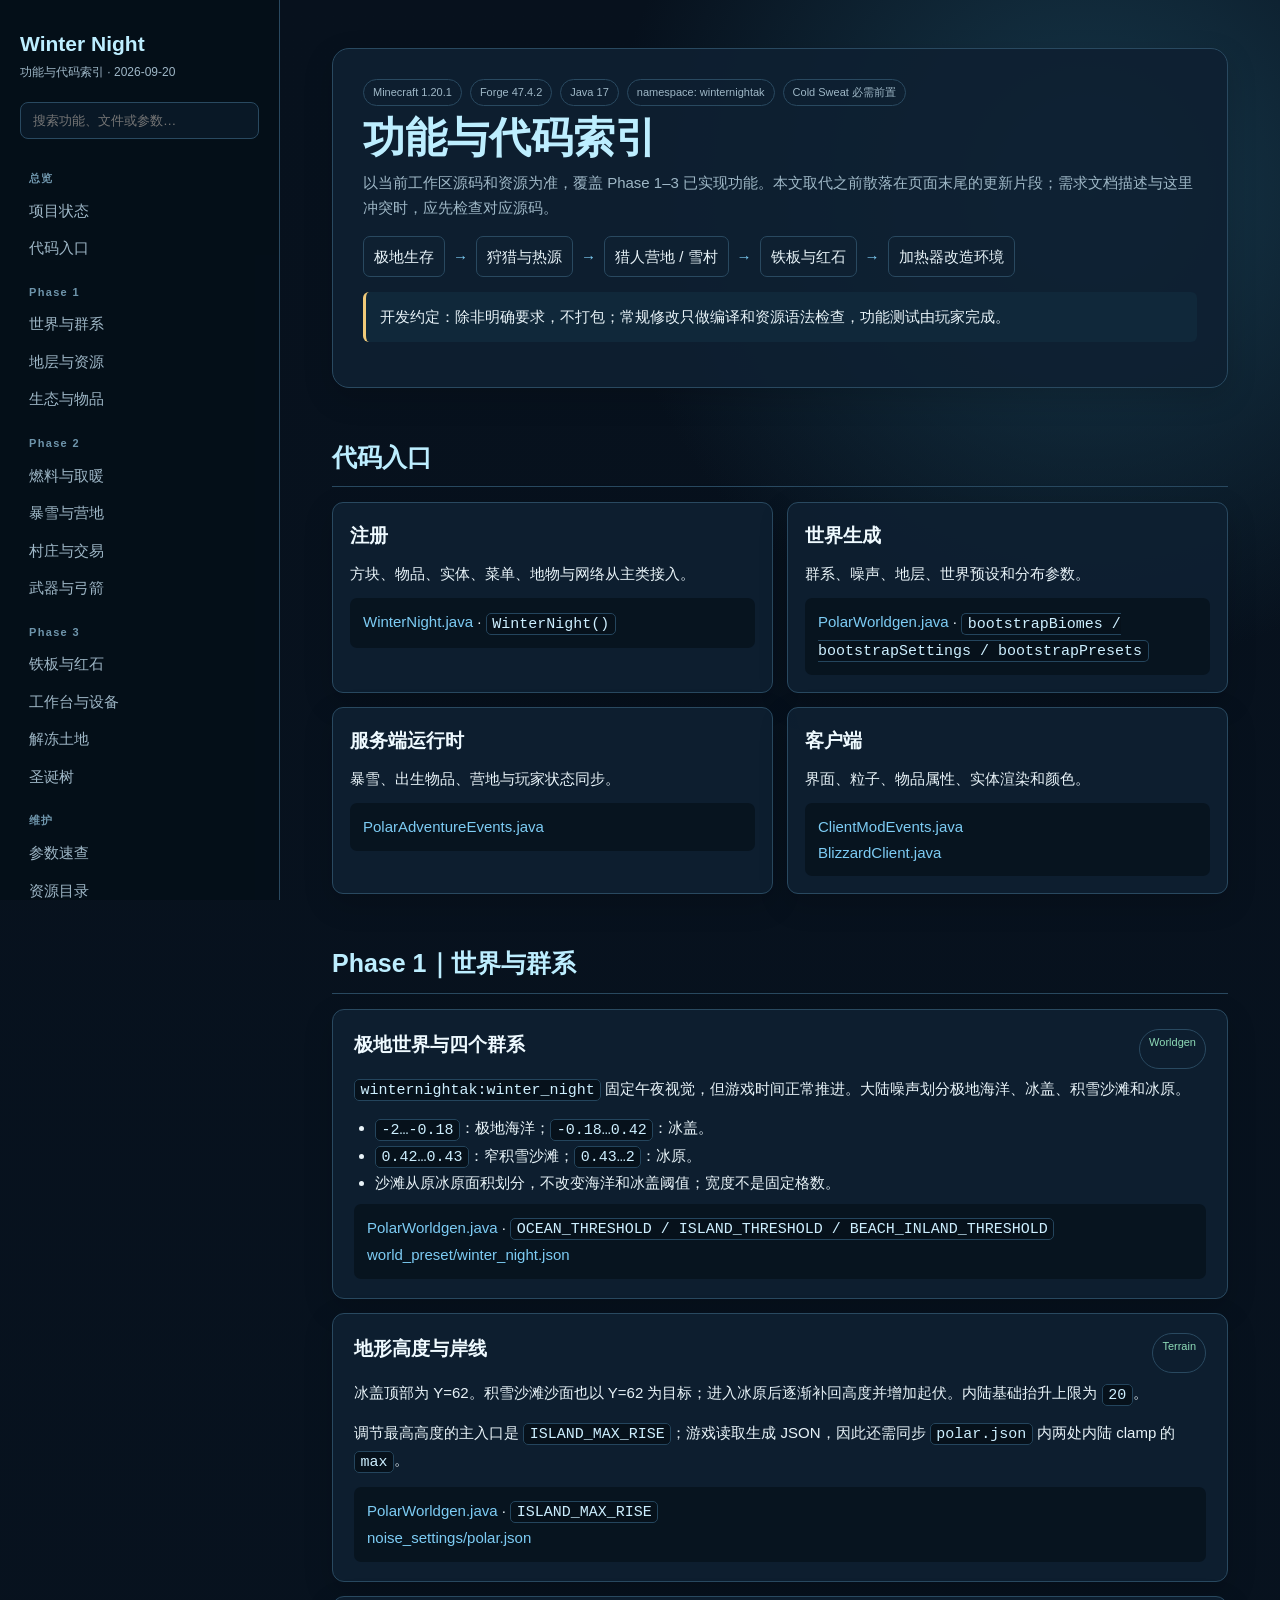
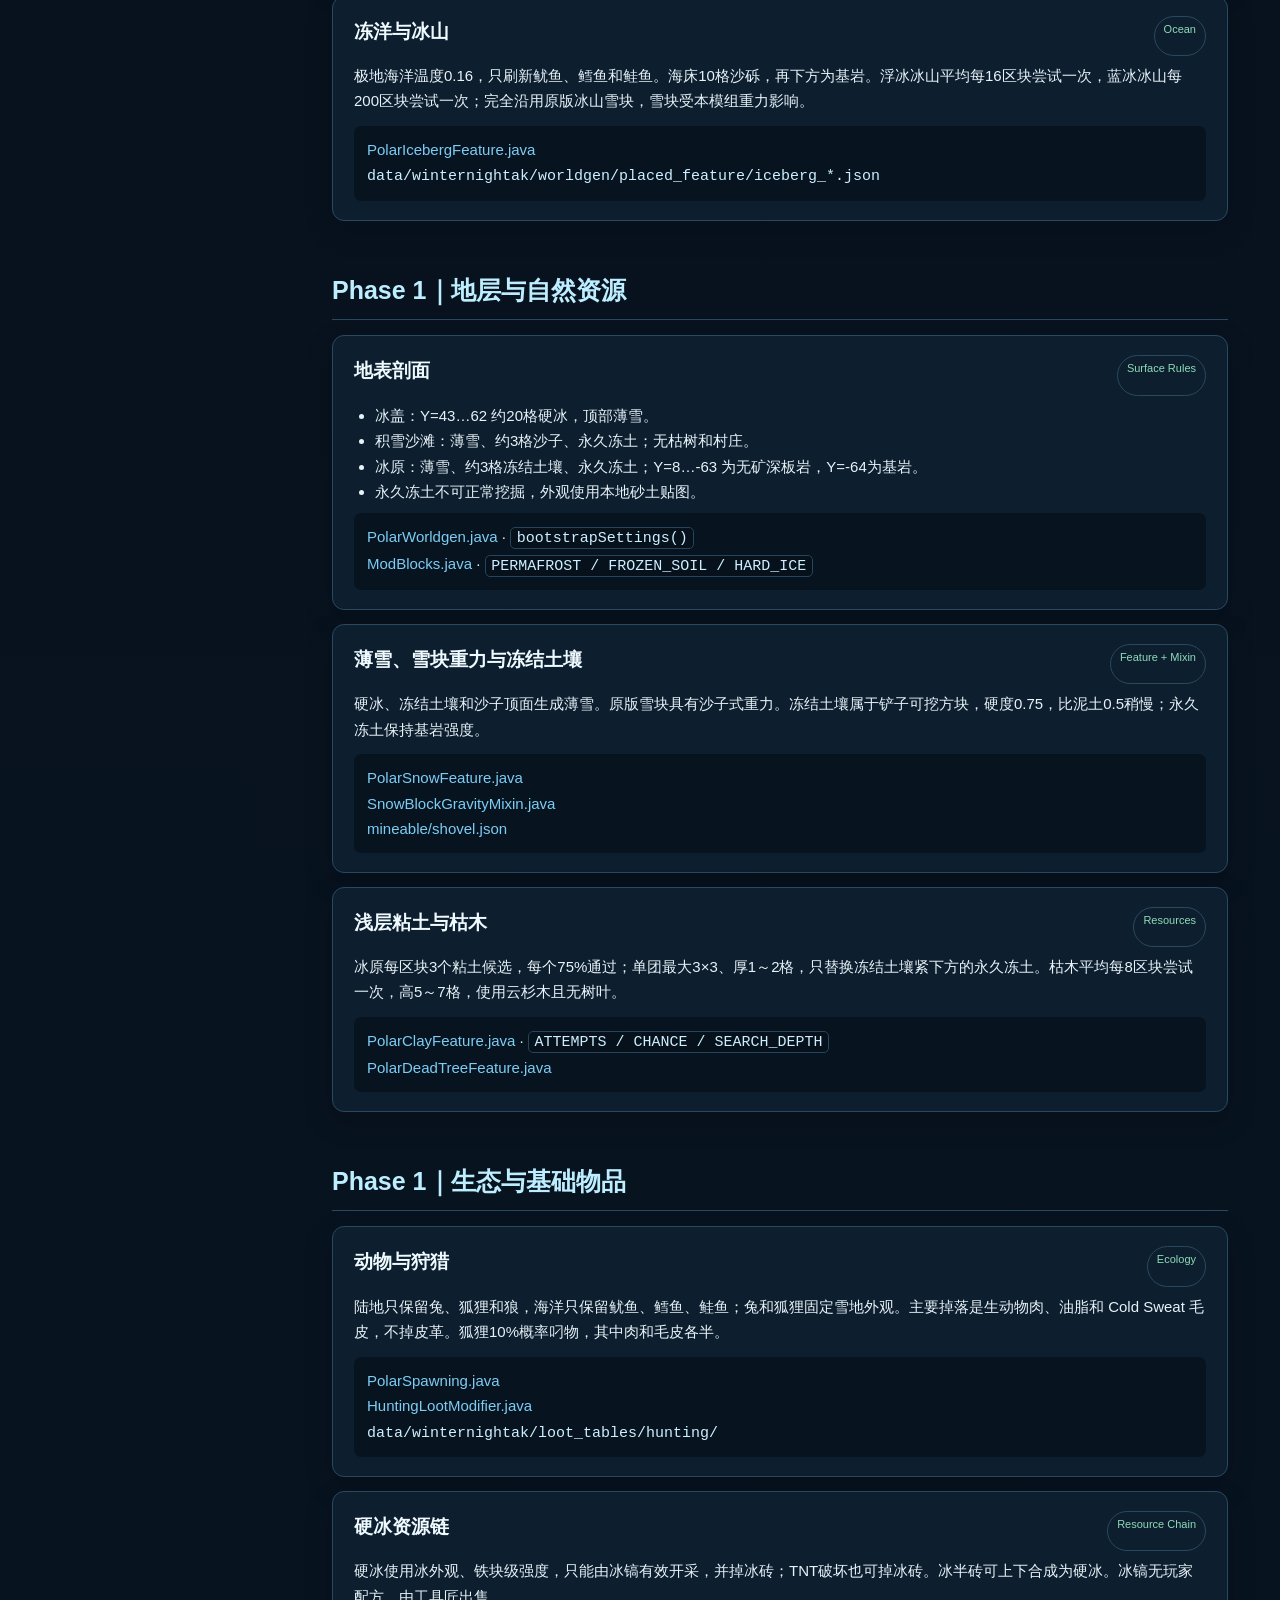
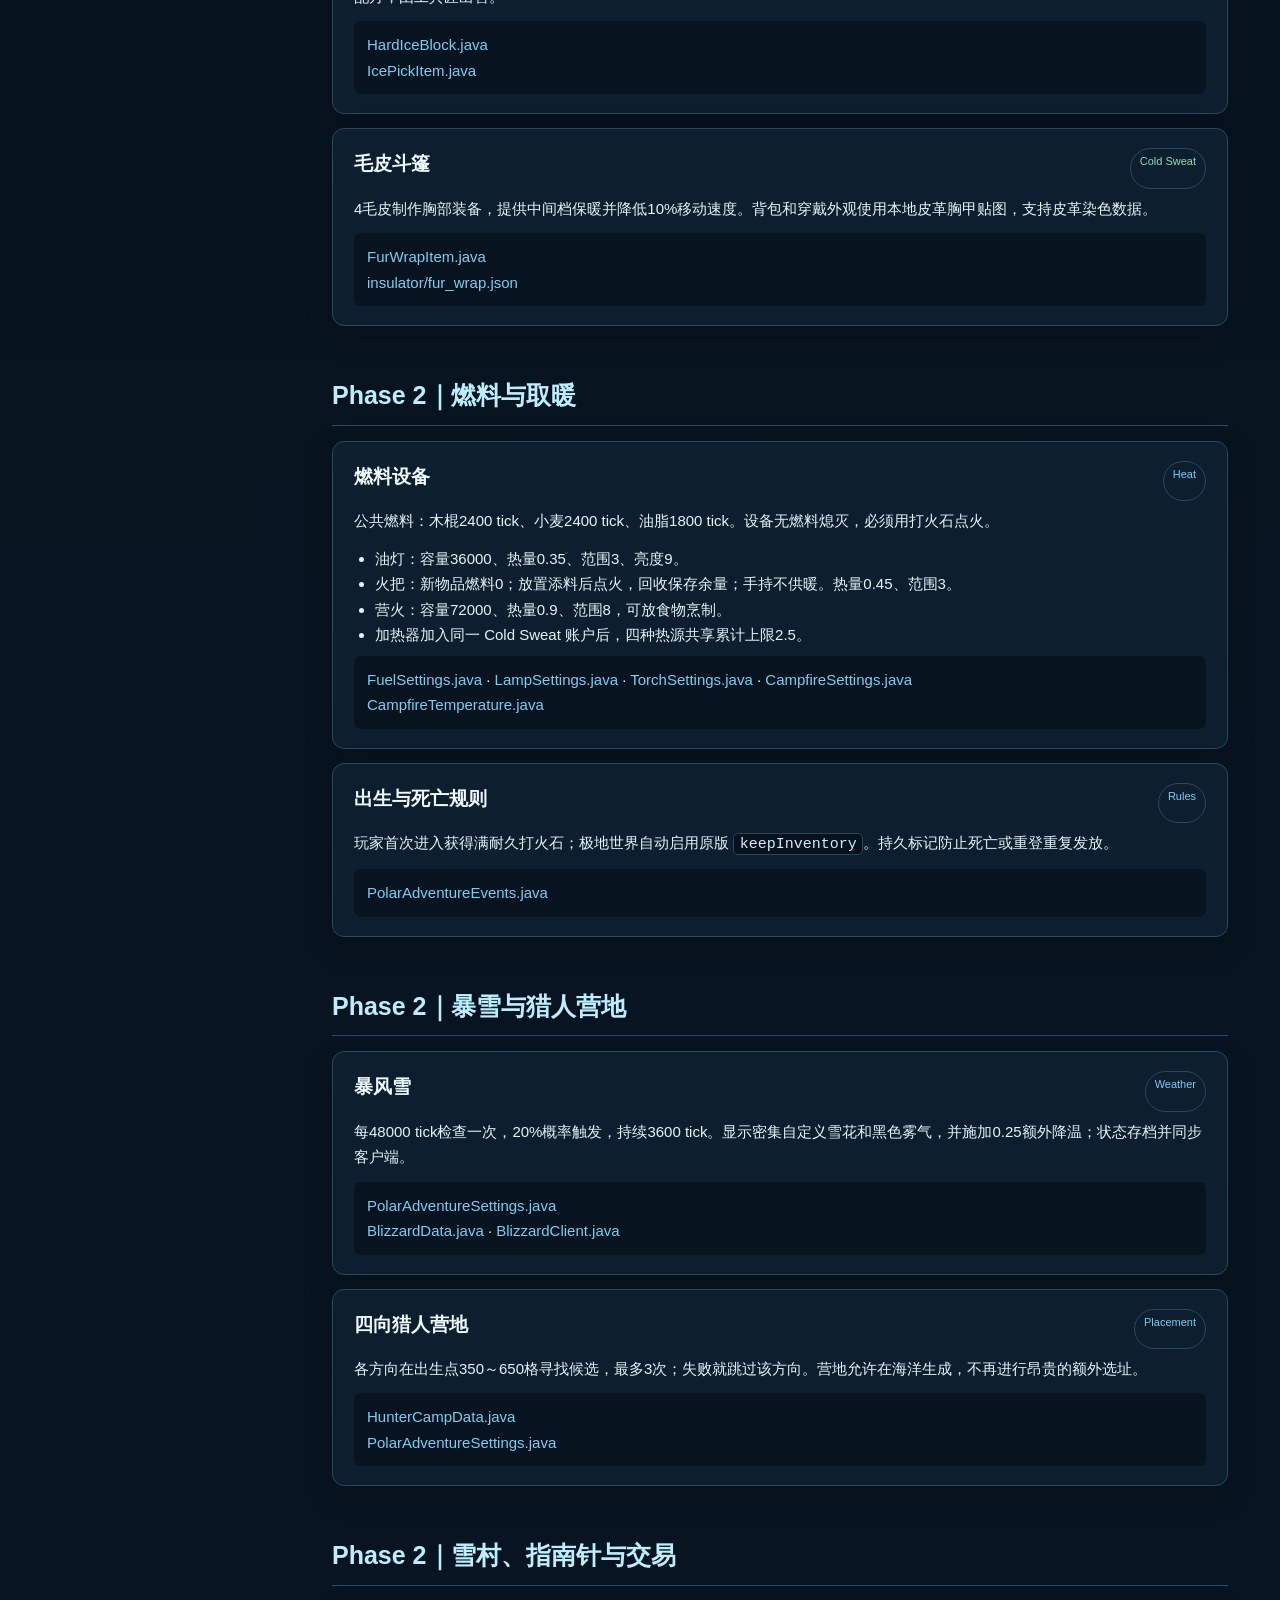
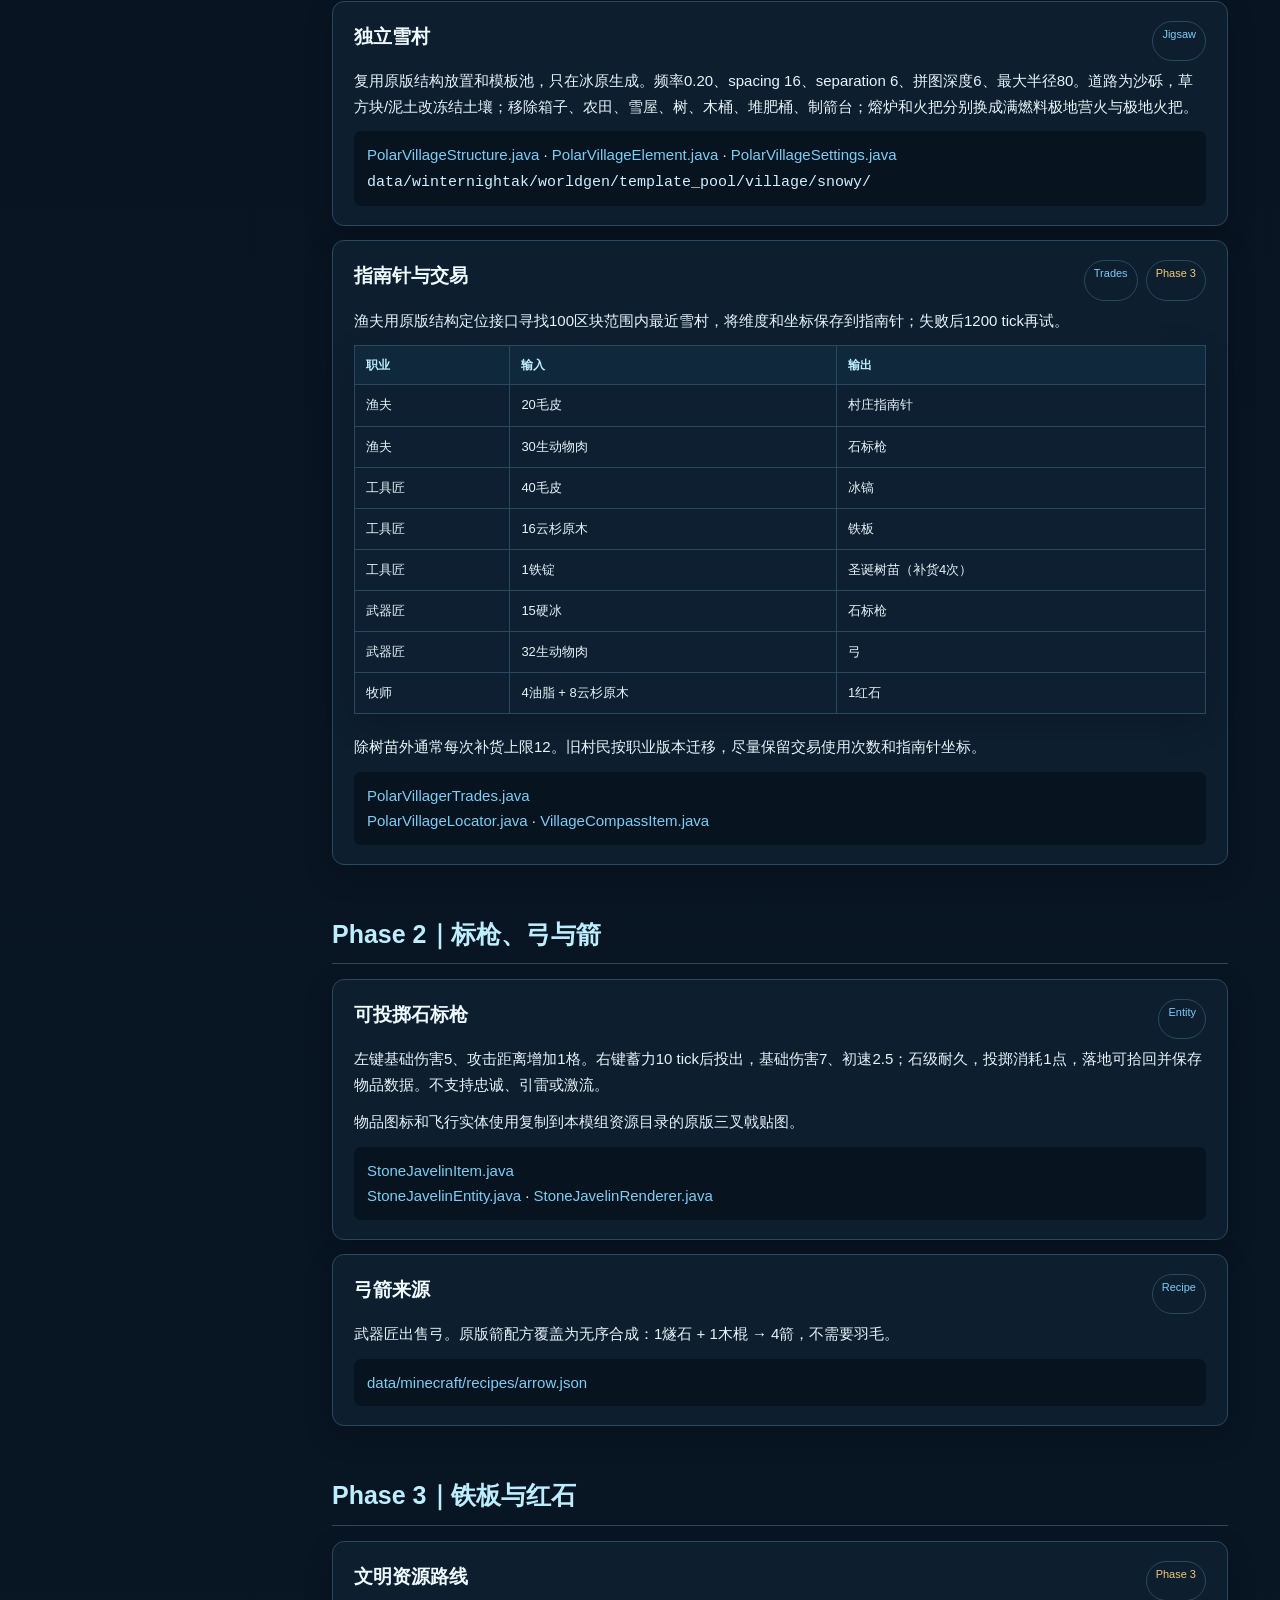
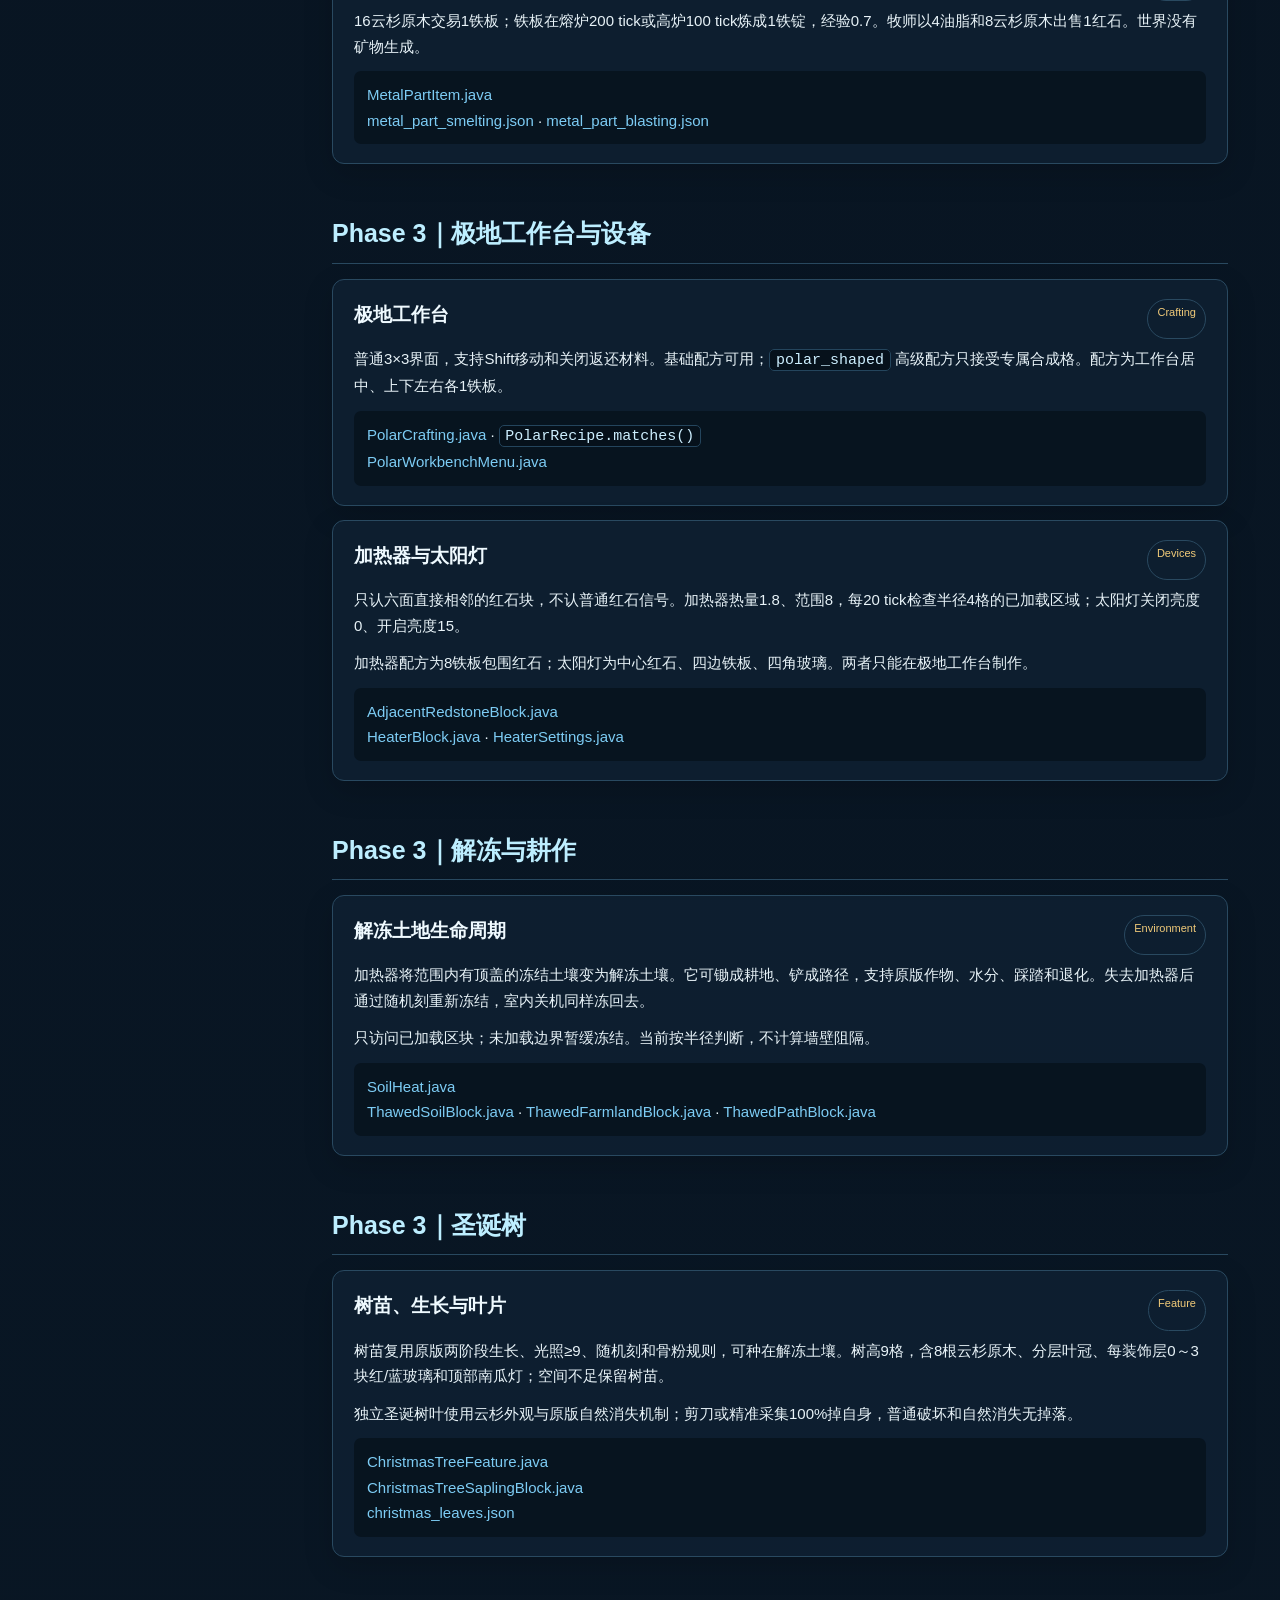
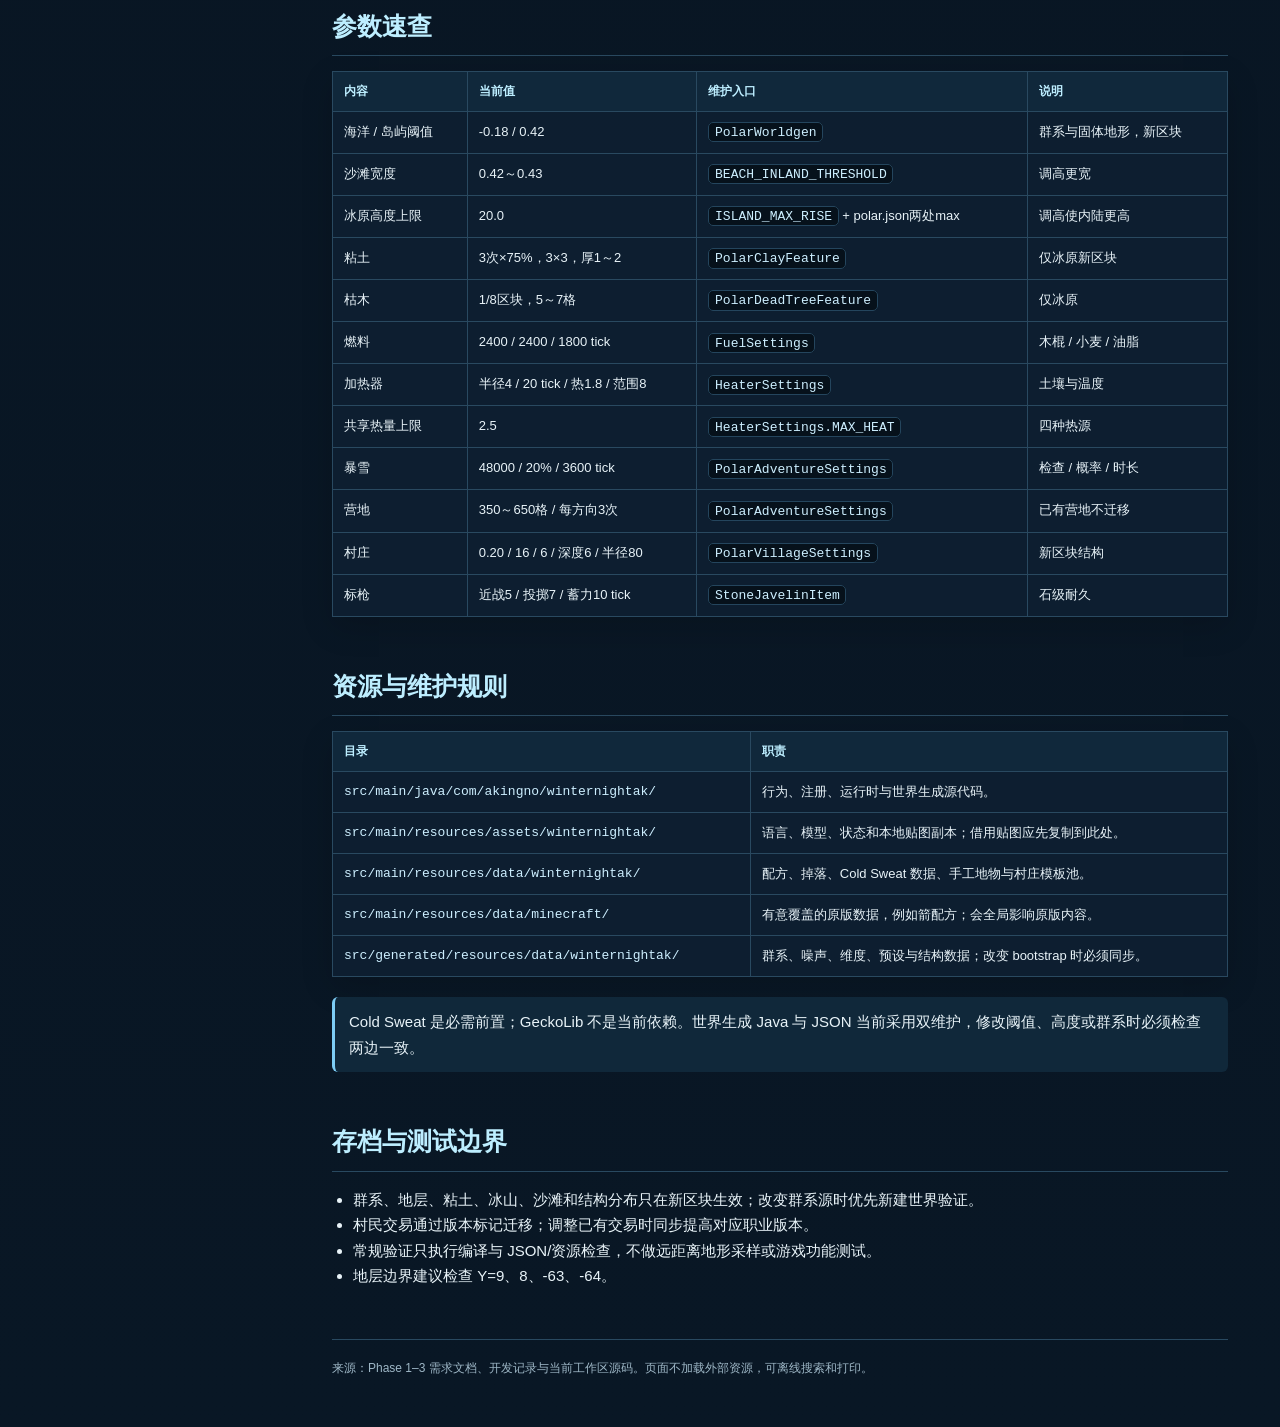
==== 项目功能与代码索引.html @ ff154880 "add code index" ====
<!doctype html>
<html lang="zh-CN">
<head>
<meta charset="utf-8"><meta name="viewport" content="width=device-width,initial-scale=1">
<title>Winter Night｜项目功能与代码索引</title>
<style>
:root{--bg:#07111d;--side:#081624;--panel:#0e2031;--panel2:#132a3e;--line:#294960;--text:#e8f3f8;--muted:#9eb7c6;--ice:#bdeeff;--blue:#7dccf4;--green:#8edbb7;--amber:#f0ca79;--code:#06111b}*{box-sizing:border-box}html{scroll-behavior:smooth}body{margin:0;background:radial-gradient(circle at 85% 2%,#17394c 0,transparent 30rem),linear-gradient(#07111d,#091725);color:var(--text);font:15px/1.7 "Segoe UI","Microsoft YaHei",sans-serif}a{color:var(--blue);text-decoration:none}a:hover{text-decoration:underline;color:var(--ice)}code,.path{font-family:Consolas,"Cascadia Code",monospace;color:#cdefff;overflow-wrap:anywhere}code{padding:.1rem .35rem;border:1px solid #24455d;border-radius:5px;background:var(--code)}.layout{display:grid;grid-template-columns:280px minmax(0,1fr);min-height:100vh}aside{position:sticky;top:0;height:100vh;overflow:auto;padding:26px 20px;border-right:1px solid var(--line);background:rgba(5,15,25,.94)}main{width:min(1180px,100%);padding:48px 52px 80px}.brand{font-size:21px;font-weight:750;color:var(--ice)}.brand small{display:block;color:var(--muted);font-size:12px;font-weight:500}.search{width:100%;margin:20px 0 14px;padding:10px 12px;color:var(--text);background:#091826;border:1px solid var(--line);border-radius:8px}nav .group{margin:16px 9px 4px;color:#6f96ac;font-size:11px;font-weight:700;letter-spacing:.12em}nav a{display:block;padding:6px 9px;border-radius:6px;color:var(--muted)}nav a:hover{background:var(--panel2);color:var(--text);text-decoration:none}.hero,.feature,.card,table{border:1px solid var(--line);background:rgba(14,32,49,.9);box-shadow:0 10px 30px rgba(0,0,0,.16)}.hero{padding:30px;border-radius:17px}.feature{margin:14px 0;padding:19px 21px;border-radius:12px;scroll-margin-top:18px}.card{padding:17px;border-radius:11px}h1{margin:8px 0;color:var(--ice);font-size:42px;line-height:1.15}h2{margin:48px 0 15px;padding-bottom:8px;border-bottom:1px solid var(--line);color:var(--ice);font-size:25px}h3{margin:0 0 8px;color:#effaff;font-size:19px}p{margin:7px 0 12px}.muted{color:var(--muted)}.meta,.badges,.flow{display:flex;flex-wrap:wrap;gap:8px}.pill,.badge{padding:3px 9px;border:1px solid var(--line);border-radius:999px;color:var(--muted);font-size:11px}.p1{color:var(--green)}.p2{color:var(--blue)}.p3{color:var(--amber)}.feature-head{display:flex;justify-content:space-between;gap:12px}.files{margin-top:8px;padding:11px 13px;border-radius:7px;background:rgba(5,15,25,.68)}.files div+div{margin-top:6px}.grid{display:grid;grid-template-columns:repeat(2,minmax(0,1fr));gap:14px}.flow{align-items:center;margin:15px 0}.flow span{padding:7px 10px;border:1px solid var(--line);border-radius:7px;background:var(--panel)}.flow i{color:var(--blue);font-style:normal}.note{margin:15px 0;padding:12px 14px;border-left:3px solid var(--blue);border-radius:6px;background:#10283a}.warn{border-color:var(--amber)}table{width:100%;border-collapse:collapse;margin:12px 0 20px}th,td{padding:9px 11px;border:1px solid var(--line);text-align:left;vertical-align:top}th{color:var(--ice);background:#10283b;font-size:12px}td{font-size:13px}ul{margin:7px 0;padding-left:21px}.hidden{display:none!important}.footer{margin-top:50px;padding-top:18px;border-top:1px solid var(--line);color:var(--muted);font-size:12px}@media(max-width:900px){.layout{display:block}aside{position:static;height:auto;border-right:0;border-bottom:1px solid var(--line)}nav{columns:2}main{padding:28px 17px 60px}.grid{grid-template-columns:1fr}h1{font-size:34px}}@media print{aside{display:none}.layout{display:block}main{width:100%;padding:0}body,.hero,.feature,.card,table{color:#111;background:#fff;box-shadow:none}h1,h2,h3,a,code,.path{color:#16445e}}
</style>
</head>
<body><div class="layout">
<aside><div class="brand">Winter Night<small>功能与代码索引 · 2026-09-20</small></div>
<input id="search" class="search" type="search" placeholder="搜索功能、文件或参数…" aria-label="搜索文档">
<nav>
<div class="group">总览</div><a href="#overview">项目状态</a><a href="#architecture">代码入口</a>
<div class="group">Phase 1</div><a href="#world">世界与群系</a><a href="#terrain">地层与资源</a><a href="#ecology">生态与物品</a>
<div class="group">Phase 2</div><a href="#heat">燃料与取暖</a><a href="#weather">暴雪与营地</a><a href="#village">村庄与交易</a><a href="#weapons">武器与弓箭</a>
<div class="group">Phase 3</div><a href="#materials">铁板与红石</a><a href="#devices">工作台与设备</a><a href="#soil">解冻土地</a><a href="#tree">圣诞树</a>
<div class="group">维护</div><a href="#parameters">参数速查</a><a href="#resources">资源目录</a><a href="#testing">测试边界</a>
</nav></aside>
<main>
<header class="hero" id="overview" data-searchable>
<div class="meta"><span class="pill">Minecraft 1.20.1</span><span class="pill">Forge 47.4.2</span><span class="pill">Java 17</span><span class="pill">namespace: winternightak</span><span class="pill">Cold Sweat 必需前置</span></div>
<h1>功能与代码索引</h1>
<p class="muted">以当前工作区源码和资源为准，覆盖 Phase 1–3 已实现功能。本文取代之前散落在页面末尾的更新片段；需求文档描述与这里冲突时，应先检查对应源码。</p>
<div class="flow"><span>极地生存</span><i>→</i><span>狩猎与热源</span><i>→</i><span>猎人营地 / 雪村</span><i>→</i><span>铁板与红石</span><i>→</i><span>加热器改造环境</span></div>
<div class="note warn">开发约定：除非明确要求，不打包；常规修改只做编译和资源语法检查，功能测试由玩家完成。</div>
</header>

<section id="architecture" data-searchable><h2>代码入口</h2><div class="grid">
<div class="card"><h3>注册</h3><p>方块、物品、实体、菜单、地物与网络从主类接入。</p><div class="files"><a href="src/main/java/com/akingno/winternightak/WinterNight.java">WinterNight.java</a> · <code>WinterNight()</code></div></div>
<div class="card"><h3>世界生成</h3><p>群系、噪声、地层、世界预设和分布参数。</p><div class="files"><a href="src/main/java/com/akingno/winternightak/world/gen/PolarWorldgen.java">PolarWorldgen.java</a> · <code>bootstrapBiomes / bootstrapSettings / bootstrapPresets</code></div></div>
<div class="card"><h3>服务端运行时</h3><p>暴雪、出生物品、营地与玩家状态同步。</p><div class="files"><a href="src/main/java/com/akingno/winternightak/world/PolarAdventureEvents.java">PolarAdventureEvents.java</a></div></div>
<div class="card"><h3>客户端</h3><p>界面、粒子、物品属性、实体渲染和颜色。</p><div class="files"><a href="src/main/java/com/akingno/winternightak/client/ClientModEvents.java">ClientModEvents.java</a><br><a href="src/main/java/com/akingno/winternightak/client/BlizzardClient.java">BlizzardClient.java</a></div></div>
</div></section>

<section id="world"><h2>Phase 1｜世界与群系</h2>
<article class="feature" data-searchable><div class="feature-head"><h3>极地世界与四个群系</h3><div class="badges"><span class="badge p1">Worldgen</span></div></div>
<p><code>winternightak:winter_night</code> 固定午夜视觉，但游戏时间正常推进。大陆噪声划分极地海洋、冰盖、积雪沙滩和冰原。</p>
<ul><li><code>-2…-0.18</code>：极地海洋；<code>-0.18…0.42</code>：冰盖。</li><li><code>0.42…0.43</code>：窄积雪沙滩；<code>0.43…2</code>：冰原。</li><li>沙滩从原冰原面积划分，不改变海洋和冰盖阈值；宽度不是固定格数。</li></ul>
<div class="files"><a href="src/main/java/com/akingno/winternightak/world/gen/PolarWorldgen.java">PolarWorldgen.java</a> · <code>OCEAN_THRESHOLD / ISLAND_THRESHOLD / BEACH_INLAND_THRESHOLD</code><br><a href="src/generated/resources/data/winternightak/worldgen/world_preset/winter_night.json">world_preset/winter_night.json</a></div></article>
<article class="feature" data-searchable><div class="feature-head"><h3>地形高度与岸线</h3><div class="badges"><span class="badge p1">Terrain</span></div></div>
<p>冰盖顶部为 Y=62。积雪沙滩沙面也以 Y=62 为目标；进入冰原后逐渐补回高度并增加起伏。内陆基础抬升上限为 <code>20</code>。</p>
<p>调节最高高度的主入口是 <code>ISLAND_MAX_RISE</code>；游戏读取生成 JSON，因此还需同步 <code>polar.json</code> 内两处内陆 clamp 的 <code>max</code>。</p>
<div class="files"><a href="src/main/java/com/akingno/winternightak/world/gen/PolarWorldgen.java">PolarWorldgen.java</a> · <code>ISLAND_MAX_RISE</code><br><a href="src/generated/resources/data/winternightak/worldgen/noise_settings/polar.json">noise_settings/polar.json</a></div></article>
<article class="feature" data-searchable><div class="feature-head"><h3>冻洋与冰山</h3><div class="badges"><span class="badge p1">Ocean</span></div></div>
<p>极地海洋温度0.16，只刷新鱿鱼、鳕鱼和鲑鱼。海床10格沙砾，再下方为基岩。浮冰冰山平均每16区块尝试一次，蓝冰冰山每200区块尝试一次；完全沿用原版冰山雪块，雪块受本模组重力影响。</p>
<div class="files"><a href="src/main/java/com/akingno/winternightak/world/gen/PolarIcebergFeature.java">PolarIcebergFeature.java</a><br><span class="path">data/winternightak/worldgen/placed_feature/iceberg_*.json</span></div></article>
</section>

<section id="terrain"><h2>Phase 1｜地层与自然资源</h2>
<article class="feature" data-searchable><div class="feature-head"><h3>地表剖面</h3><div class="badges"><span class="badge p1">Surface Rules</span></div></div>
<ul><li>冰盖：Y=43…62 约20格硬冰，顶部薄雪。</li><li>积雪沙滩：薄雪、约3格沙子、永久冻土；无枯树和村庄。</li><li>冰原：薄雪、约3格冻结土壤、永久冻土；Y=8…-63 为无矿深板岩，Y=-64为基岩。</li><li>永久冻土不可正常挖掘，外观使用本地砂土贴图。</li></ul>
<div class="files"><a href="src/main/java/com/akingno/winternightak/world/gen/PolarWorldgen.java">PolarWorldgen.java</a> · <code>bootstrapSettings()</code><br><a href="src/main/java/com/akingno/winternightak/block/ModBlocks.java">ModBlocks.java</a> · <code>PERMAFROST / FROZEN_SOIL / HARD_ICE</code></div></article>
<article class="feature" data-searchable><div class="feature-head"><h3>薄雪、雪块重力与冻结土壤</h3><div class="badges"><span class="badge p1">Feature + Mixin</span></div></div>
<p>硬冰、冻结土壤和沙子顶面生成薄雪。原版雪块具有沙子式重力。冻结土壤属于铲子可挖方块，硬度0.75，比泥土0.5稍慢；永久冻土保持基岩强度。</p>
<div class="files"><a href="src/main/java/com/akingno/winternightak/world/gen/PolarSnowFeature.java">PolarSnowFeature.java</a><br><a href="src/main/java/com/akingno/winternightak/mixin/SnowBlockGravityMixin.java">SnowBlockGravityMixin.java</a><br><a href="src/main/resources/data/minecraft/tags/blocks/mineable/shovel.json">mineable/shovel.json</a></div></article>
<article class="feature" data-searchable><div class="feature-head"><h3>浅层粘土与枯木</h3><div class="badges"><span class="badge p1">Resources</span></div></div>
<p>冰原每区块3个粘土候选，每个75%通过；单团最大3×3、厚1～2格，只替换冻结土壤紧下方的永久冻土。枯木平均每8区块尝试一次，高5～7格，使用云杉木且无树叶。</p>
<div class="files"><a href="src/main/java/com/akingno/winternightak/world/gen/PolarClayFeature.java">PolarClayFeature.java</a> · <code>ATTEMPTS / CHANCE / SEARCH_DEPTH</code><br><a href="src/main/java/com/akingno/winternightak/world/gen/PolarDeadTreeFeature.java">PolarDeadTreeFeature.java</a></div></article>
</section>

<section id="ecology"><h2>Phase 1｜生态与基础物品</h2>
<article class="feature" data-searchable><div class="feature-head"><h3>动物与狩猎</h3><div class="badges"><span class="badge p1">Ecology</span></div></div>
<p>陆地只保留兔、狐狸和狼，海洋只保留鱿鱼、鳕鱼、鲑鱼；兔和狐狸固定雪地外观。主要掉落是生动物肉、油脂和 Cold Sweat 毛皮，不掉皮革。狐狸10%概率叼物，其中肉和毛皮各半。</p>
<div class="files"><a href="src/main/java/com/akingno/winternightak/world/PolarSpawning.java">PolarSpawning.java</a><br><a href="src/main/java/com/akingno/winternightak/loot/HuntingLootModifier.java">HuntingLootModifier.java</a><br><span class="path">data/winternightak/loot_tables/hunting/</span></div></article>
<article class="feature" data-searchable><div class="feature-head"><h3>硬冰资源链</h3><div class="badges"><span class="badge p1">Resource Chain</span></div></div>
<p>硬冰使用冰外观、铁块级强度，只能由冰镐有效开采，并掉冰砖；TNT破坏也可掉冰砖。冰半砖可上下合成为硬冰。冰镐无玩家配方，由工具匠出售。</p>
<div class="files"><a href="src/main/java/com/akingno/winternightak/block/custom/HardIceBlock.java">HardIceBlock.java</a><br><a href="src/main/java/com/akingno/winternightak/item/custom/IcePickItem.java">IcePickItem.java</a></div></article>
<article class="feature" data-searchable><div class="feature-head"><h3>毛皮斗篷</h3><div class="badges"><span class="badge p1">Cold Sweat</span></div></div>
<p>4毛皮制作胸部装备，提供中间档保暖并降低10%移动速度。背包和穿戴外观使用本地皮革胸甲贴图，支持皮革染色数据。</p>
<div class="files"><a href="src/main/java/com/akingno/winternightak/item/custom/FurWrapItem.java">FurWrapItem.java</a><br><a href="src/main/resources/data/winternightak/cold_sweat/item/insulator/fur_wrap.json">insulator/fur_wrap.json</a></div></article>
</section>

<section id="heat"><h2>Phase 2｜燃料与取暖</h2>
<article class="feature" data-searchable><div class="feature-head"><h3>燃料设备</h3><div class="badges"><span class="badge p2">Heat</span></div></div>
<p>公共燃料：木棍2400 tick、小麦2400 tick、油脂1800 tick。设备无燃料熄灭，必须用打火石点火。</p>
<ul><li>油灯：容量36000、热量0.35、范围3、亮度9。</li><li>火把：新物品燃料0；放置添料后点火，回收保存余量；手持不供暖。热量0.45、范围3。</li><li>营火：容量72000、热量0.9、范围8，可放食物烹制。</li><li>加热器加入同一 Cold Sweat 账户后，四种热源共享累计上限2.5。</li></ul>
<div class="files"><a href="src/main/java/com/akingno/winternightak/block/entity/FuelSettings.java">FuelSettings.java</a> · <a href="src/main/java/com/akingno/winternightak/block/entity/LampSettings.java">LampSettings.java</a> · <a href="src/main/java/com/akingno/winternightak/block/entity/TorchSettings.java">TorchSettings.java</a> · <a href="src/main/java/com/akingno/winternightak/block/entity/CampfireSettings.java">CampfireSettings.java</a><br><a href="src/main/java/com/akingno/winternightak/compat/CampfireTemperature.java">CampfireTemperature.java</a></div></article>
<article class="feature" data-searchable><div class="feature-head"><h3>出生与死亡规则</h3><div class="badges"><span class="badge p2">Rules</span></div></div>
<p>玩家首次进入获得满耐久打火石；极地世界自动启用原版 <code>keepInventory</code>。持久标记防止死亡或重登重复发放。</p>
<div class="files"><a href="src/main/java/com/akingno/winternightak/world/PolarAdventureEvents.java">PolarAdventureEvents.java</a></div></article>
</section>

<section id="weather"><h2>Phase 2｜暴雪与猎人营地</h2>
<article class="feature" data-searchable><div class="feature-head"><h3>暴风雪</h3><div class="badges"><span class="badge p2">Weather</span></div></div>
<p>每48000 tick检查一次，20%概率触发，持续3600 tick。显示密集自定义雪花和黑色雾气，并施加0.25额外降温；状态存档并同步客户端。</p>
<div class="files"><a href="src/main/java/com/akingno/winternightak/world/PolarAdventureSettings.java">PolarAdventureSettings.java</a><br><a href="src/main/java/com/akingno/winternightak/world/BlizzardData.java">BlizzardData.java</a> · <a href="src/main/java/com/akingno/winternightak/client/BlizzardClient.java">BlizzardClient.java</a></div></article>
<article class="feature" data-searchable><div class="feature-head"><h3>四向猎人营地</h3><div class="badges"><span class="badge p2">Placement</span></div></div>
<p>各方向在出生点350～650格寻找候选，最多3次；失败就跳过该方向。营地允许在海洋生成，不再进行昂贵的额外选址。</p>
<div class="files"><a href="src/main/java/com/akingno/winternightak/world/HunterCampData.java">HunterCampData.java</a><br><a href="src/main/java/com/akingno/winternightak/world/PolarAdventureSettings.java">PolarAdventureSettings.java</a></div></article>
</section>

<section id="village"><h2>Phase 2｜雪村、指南针与交易</h2>
<article class="feature" data-searchable><div class="feature-head"><h3>独立雪村</h3><div class="badges"><span class="badge p2">Jigsaw</span></div></div>
<p>复用原版结构放置和模板池，只在冰原生成。频率0.20、spacing 16、separation 6、拼图深度6、最大半径80。道路为沙砾，草方块/泥土改冻结土壤；移除箱子、农田、雪屋、树、木桶、堆肥桶、制箭台；熔炉和火把分别换成满燃料极地营火与极地火把。</p>
<div class="files"><a href="src/main/java/com/akingno/winternightak/world/gen/PolarVillageStructure.java">PolarVillageStructure.java</a> · <a href="src/main/java/com/akingno/winternightak/world/gen/PolarVillageElement.java">PolarVillageElement.java</a> · <a href="src/main/java/com/akingno/winternightak/world/gen/PolarVillageSettings.java">PolarVillageSettings.java</a><br><span class="path">data/winternightak/worldgen/template_pool/village/snowy/</span></div></article>
<article class="feature" data-searchable><div class="feature-head"><h3>指南针与交易</h3><div class="badges"><span class="badge p2">Trades</span><span class="badge p3">Phase 3</span></div></div>
<p>渔夫用原版结构定位接口寻找100区块范围内最近雪村，将维度和坐标保存到指南针；失败后1200 tick再试。</p>
<table><thead><tr><th>职业</th><th>输入</th><th>输出</th></tr></thead><tbody>
<tr><td>渔夫</td><td>20毛皮</td><td>村庄指南针</td></tr><tr><td>渔夫</td><td>30生动物肉</td><td>石标枪</td></tr>
<tr><td>工具匠</td><td>40毛皮</td><td>冰镐</td></tr><tr><td>工具匠</td><td>16云杉原木</td><td>铁板</td></tr><tr><td>工具匠</td><td>1铁锭</td><td>圣诞树苗（补货4次）</td></tr>
<tr><td>武器匠</td><td>15硬冰</td><td>石标枪</td></tr><tr><td>武器匠</td><td>32生动物肉</td><td>弓</td></tr>
<tr><td>牧师</td><td>4油脂 + 8云杉原木</td><td>1红石</td></tr>
</tbody></table>
<p>除树苗外通常每次补货上限12。旧村民按职业版本迁移，尽量保留交易使用次数和指南针坐标。</p>
<div class="files"><a href="src/main/java/com/akingno/winternightak/world/PolarVillagerTrades.java">PolarVillagerTrades.java</a><br><a href="src/main/java/com/akingno/winternightak/world/PolarVillageLocator.java">PolarVillageLocator.java</a> · <a href="src/main/java/com/akingno/winternightak/item/custom/VillageCompassItem.java">VillageCompassItem.java</a></div></article>
</section>

<section id="weapons"><h2>Phase 2｜标枪、弓与箭</h2>
<article class="feature" data-searchable><div class="feature-head"><h3>可投掷石标枪</h3><div class="badges"><span class="badge p2">Entity</span></div></div>
<p>左键基础伤害5、攻击距离增加1格。右键蓄力10 tick后投出，基础伤害7、初速2.5；石级耐久，投掷消耗1点，落地可拾回并保存物品数据。不支持忠诚、引雷或激流。</p>
<p>物品图标和飞行实体使用复制到本模组资源目录的原版三叉戟贴图。</p>
<div class="files"><a href="src/main/java/com/akingno/winternightak/item/custom/StoneJavelinItem.java">StoneJavelinItem.java</a><br><a href="src/main/java/com/akingno/winternightak/entity/StoneJavelinEntity.java">StoneJavelinEntity.java</a> · <a href="src/main/java/com/akingno/winternightak/client/StoneJavelinRenderer.java">StoneJavelinRenderer.java</a></div></article>
<article class="feature" data-searchable><div class="feature-head"><h3>弓箭来源</h3><div class="badges"><span class="badge p2">Recipe</span></div></div>
<p>武器匠出售弓。原版箭配方覆盖为无序合成：1燧石 + 1木棍 → 4箭，不需要羽毛。</p>
<div class="files"><a href="src/main/resources/data/minecraft/recipes/arrow.json">data/minecraft/recipes/arrow.json</a></div></article>
</section>

<section id="materials"><h2>Phase 3｜铁板与红石</h2>
<article class="feature" data-searchable><div class="feature-head"><h3>文明资源路线</h3><div class="badges"><span class="badge p3">Phase 3</span></div></div>
<p>16云杉原木交易1铁板；铁板在熔炉200 tick或高炉100 tick炼成1铁锭，经验0.7。牧师以4油脂和8云杉原木出售1红石。世界没有矿物生成。</p>
<div class="files"><a href="src/main/java/com/akingno/winternightak/item/custom/MetalPartItem.java">MetalPartItem.java</a><br><a href="src/main/resources/data/winternightak/recipes/metal_part_smelting.json">metal_part_smelting.json</a> · <a href="src/main/resources/data/winternightak/recipes/metal_part_blasting.json">metal_part_blasting.json</a></div></article>
</section>

<section id="devices"><h2>Phase 3｜极地工作台与设备</h2>
<article class="feature" data-searchable><div class="feature-head"><h3>极地工作台</h3><div class="badges"><span class="badge p3">Crafting</span></div></div>
<p>普通3×3界面，支持Shift移动和关闭返还材料。基础配方可用；<code>polar_shaped</code> 高级配方只接受专属合成格。配方为工作台居中、上下左右各1铁板。</p>
<div class="files"><a href="src/main/java/com/akingno/winternightak/crafting/PolarCrafting.java">PolarCrafting.java</a> · <code>PolarRecipe.matches()</code><br><a href="src/main/java/com/akingno/winternightak/crafting/PolarWorkbenchMenu.java">PolarWorkbenchMenu.java</a></div></article>
<article class="feature" data-searchable><div class="feature-head"><h3>加热器与太阳灯</h3><div class="badges"><span class="badge p3">Devices</span></div></div>
<p>只认六面直接相邻的红石块，不认普通红石信号。加热器热量1.8、范围8，每20 tick检查半径4格的已加载区域；太阳灯关闭亮度0、开启亮度15。</p>
<p>加热器配方为8铁板包围红石；太阳灯为中心红石、四边铁板、四角玻璃。两者只能在极地工作台制作。</p>
<div class="files"><a href="src/main/java/com/akingno/winternightak/block/custom/AdjacentRedstoneBlock.java">AdjacentRedstoneBlock.java</a><br><a href="src/main/java/com/akingno/winternightak/block/custom/HeaterBlock.java">HeaterBlock.java</a> · <a href="src/main/java/com/akingno/winternightak/block/entity/HeaterSettings.java">HeaterSettings.java</a></div></article>
</section>

<section id="soil"><h2>Phase 3｜解冻与耕作</h2>
<article class="feature" data-searchable><div class="feature-head"><h3>解冻土地生命周期</h3><div class="badges"><span class="badge p3">Environment</span></div></div>
<p>加热器将范围内有顶盖的冻结土壤变为解冻土壤。它可锄成耕地、铲成路径，支持原版作物、水分、踩踏和退化。失去加热器后通过随机刻重新冻结，室内关机同样冻回去。</p>
<p>只访问已加载区块；未加载边界暂缓冻结。当前按半径判断，不计算墙壁阻隔。</p>
<div class="files"><a href="src/main/java/com/akingno/winternightak/block/custom/SoilHeat.java">SoilHeat.java</a><br><a href="src/main/java/com/akingno/winternightak/block/custom/ThawedSoilBlock.java">ThawedSoilBlock.java</a> · <a href="src/main/java/com/akingno/winternightak/block/custom/ThawedFarmlandBlock.java">ThawedFarmlandBlock.java</a> · <a href="src/main/java/com/akingno/winternightak/block/custom/ThawedPathBlock.java">ThawedPathBlock.java</a></div></article>
</section>

<section id="tree"><h2>Phase 3｜圣诞树</h2>
<article class="feature" data-searchable><div class="feature-head"><h3>树苗、生长与叶片</h3><div class="badges"><span class="badge p3">Feature</span></div></div>
<p>树苗复用原版两阶段生长、光照≥9、随机刻和骨粉规则，可种在解冻土壤。树高9格，含8根云杉原木、分层叶冠、每装饰层0～3块红/蓝玻璃和顶部南瓜灯；空间不足保留树苗。</p>
<p>独立圣诞树叶使用云杉外观与原版自然消失机制；剪刀或精准采集100%掉自身，普通破坏和自然消失无掉落。</p>
<div class="files"><a href="src/main/java/com/akingno/winternightak/world/gen/ChristmasTreeFeature.java">ChristmasTreeFeature.java</a><br><a href="src/main/java/com/akingno/winternightak/block/custom/ChristmasTreeSaplingBlock.java">ChristmasTreeSaplingBlock.java</a><br><a href="src/main/resources/data/winternightak/loot_tables/blocks/christmas_leaves.json">christmas_leaves.json</a></div></article>
</section>

<section id="parameters" data-searchable><h2>参数速查</h2>
<table><thead><tr><th>内容</th><th>当前值</th><th>维护入口</th><th>说明</th></tr></thead><tbody>
<tr><td>海洋 / 岛屿阈值</td><td>-0.18 / 0.42</td><td><code>PolarWorldgen</code></td><td>群系与固体地形，新区块</td></tr>
<tr><td>沙滩宽度</td><td>0.42～0.43</td><td><code>BEACH_INLAND_THRESHOLD</code></td><td>调高更宽</td></tr>
<tr><td>冰原高度上限</td><td>20.0</td><td><code>ISLAND_MAX_RISE</code> + polar.json两处max</td><td>调高使内陆更高</td></tr>
<tr><td>粘土</td><td>3次×75%，3×3，厚1～2</td><td><code>PolarClayFeature</code></td><td>仅冰原新区块</td></tr>
<tr><td>枯木</td><td>1/8区块，5～7格</td><td><code>PolarDeadTreeFeature</code></td><td>仅冰原</td></tr>
<tr><td>燃料</td><td>2400 / 2400 / 1800 tick</td><td><code>FuelSettings</code></td><td>木棍 / 小麦 / 油脂</td></tr>
<tr><td>加热器</td><td>半径4 / 20 tick / 热1.8 / 范围8</td><td><code>HeaterSettings</code></td><td>土壤与温度</td></tr>
<tr><td>共享热量上限</td><td>2.5</td><td><code>HeaterSettings.MAX_HEAT</code></td><td>四种热源</td></tr>
<tr><td>暴雪</td><td>48000 / 20% / 3600 tick</td><td><code>PolarAdventureSettings</code></td><td>检查 / 概率 / 时长</td></tr>
<tr><td>营地</td><td>350～650格 / 每方向3次</td><td><code>PolarAdventureSettings</code></td><td>已有营地不迁移</td></tr>
<tr><td>村庄</td><td>0.20 / 16 / 6 / 深度6 / 半径80</td><td><code>PolarVillageSettings</code></td><td>新区块结构</td></tr>
<tr><td>标枪</td><td>近战5 / 投掷7 / 蓄力10 tick</td><td><code>StoneJavelinItem</code></td><td>石级耐久</td></tr>
</tbody></table></section>

<section id="resources" data-searchable><h2>资源与维护规则</h2>
<table><thead><tr><th>目录</th><th>职责</th></tr></thead><tbody>
<tr><td class="path">src/main/java/com/akingno/winternightak/</td><td>行为、注册、运行时与世界生成源代码。</td></tr>
<tr><td class="path">src/main/resources/assets/winternightak/</td><td>语言、模型、状态和本地贴图副本；借用贴图应先复制到此处。</td></tr>
<tr><td class="path">src/main/resources/data/winternightak/</td><td>配方、掉落、Cold Sweat 数据、手工地物与村庄模板池。</td></tr>
<tr><td class="path">src/main/resources/data/minecraft/</td><td>有意覆盖的原版数据，例如箭配方；会全局影响原版内容。</td></tr>
<tr><td class="path">src/generated/resources/data/winternightak/</td><td>群系、噪声、维度、预设与结构数据；改变 bootstrap 时必须同步。</td></tr>
</tbody></table>
<div class="note">Cold Sweat 是必需前置；GeckoLib 不是当前依赖。世界生成 Java 与 JSON 当前采用双维护，修改阈值、高度或群系时必须检查两边一致。</div>
</section>

<section id="testing" data-searchable><h2>存档与测试边界</h2>
<ul><li>群系、地层、粘土、冰山、沙滩和结构分布只在新区块生效；改变群系源时优先新建世界验证。</li><li>村民交易通过版本标记迁移；调整已有交易时同步提高对应职业版本。</li><li>常规验证只执行编译与 JSON/资源检查，不做远距离地形采样或游戏功能测试。</li><li>地层边界建议检查 Y=9、8、-63、-64。</li></ul>
</section>
<footer class="footer">来源：Phase 1–3 需求文档、开发记录与当前工作区源码。页面不加载外部资源，可离线搜索和打印。</footer>
</main></div>
<script>const input=document.getElementById('search');const searchable=[...document.querySelectorAll('[data-searchable],.feature')];input.addEventListener('input',()=>{const q=input.value.trim().toLocaleLowerCase('zh-CN');searchable.forEach(n=>n.classList.toggle('hidden',Boolean(q)&&!n.textContent.toLocaleLowerCase('zh-CN').includes(q)))})</script>
</body></html>
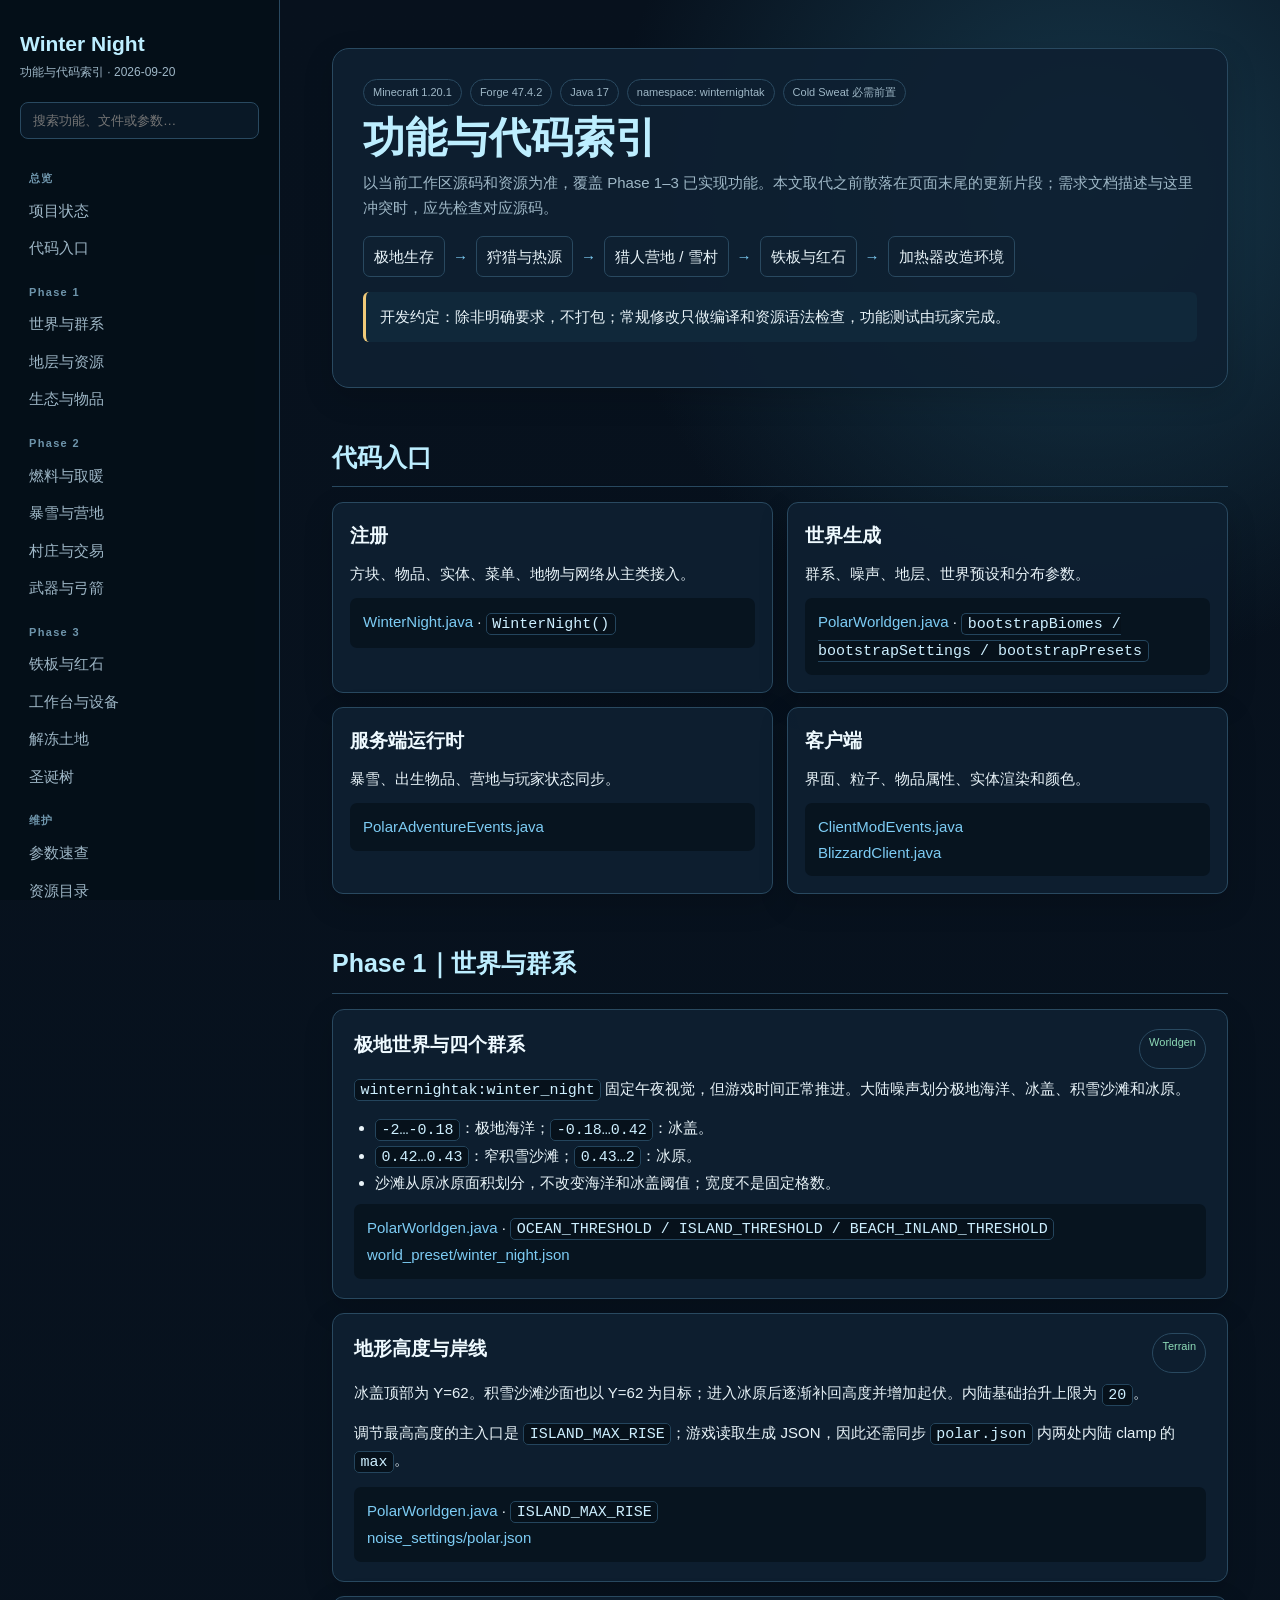
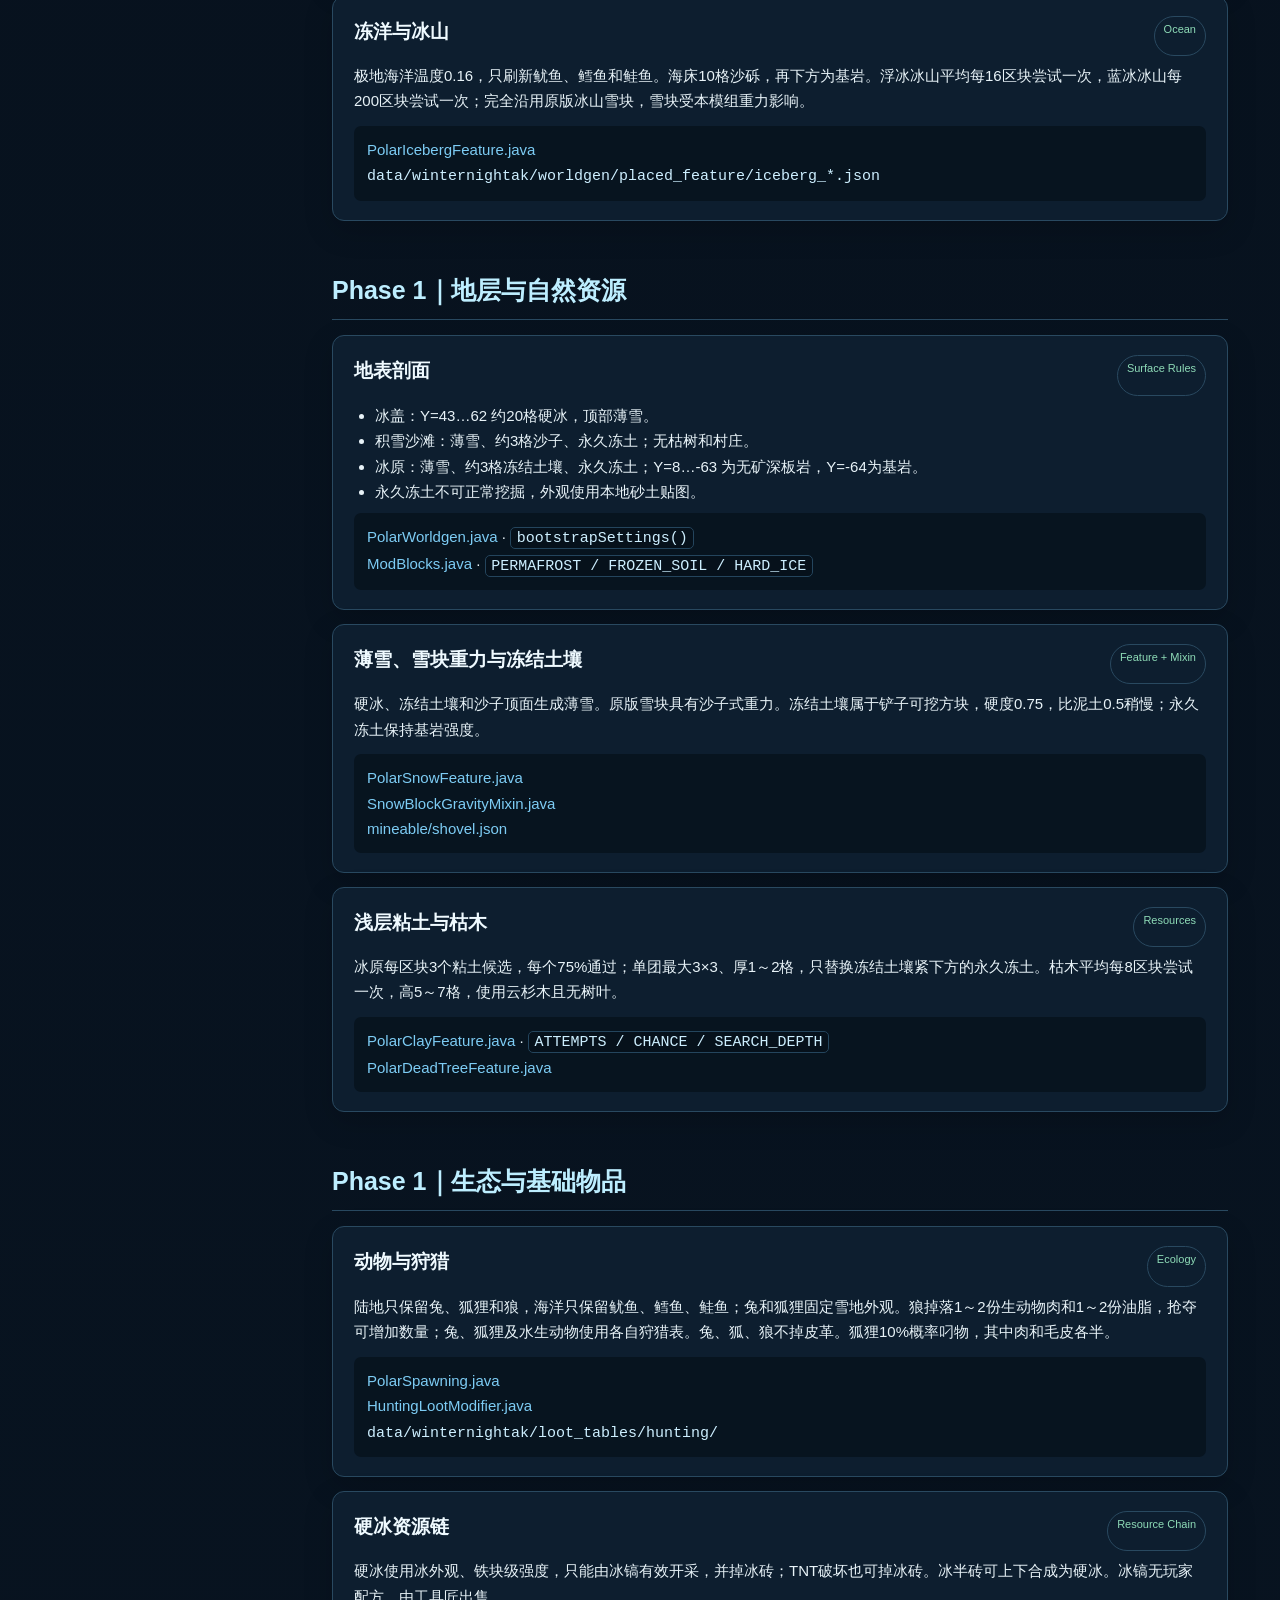
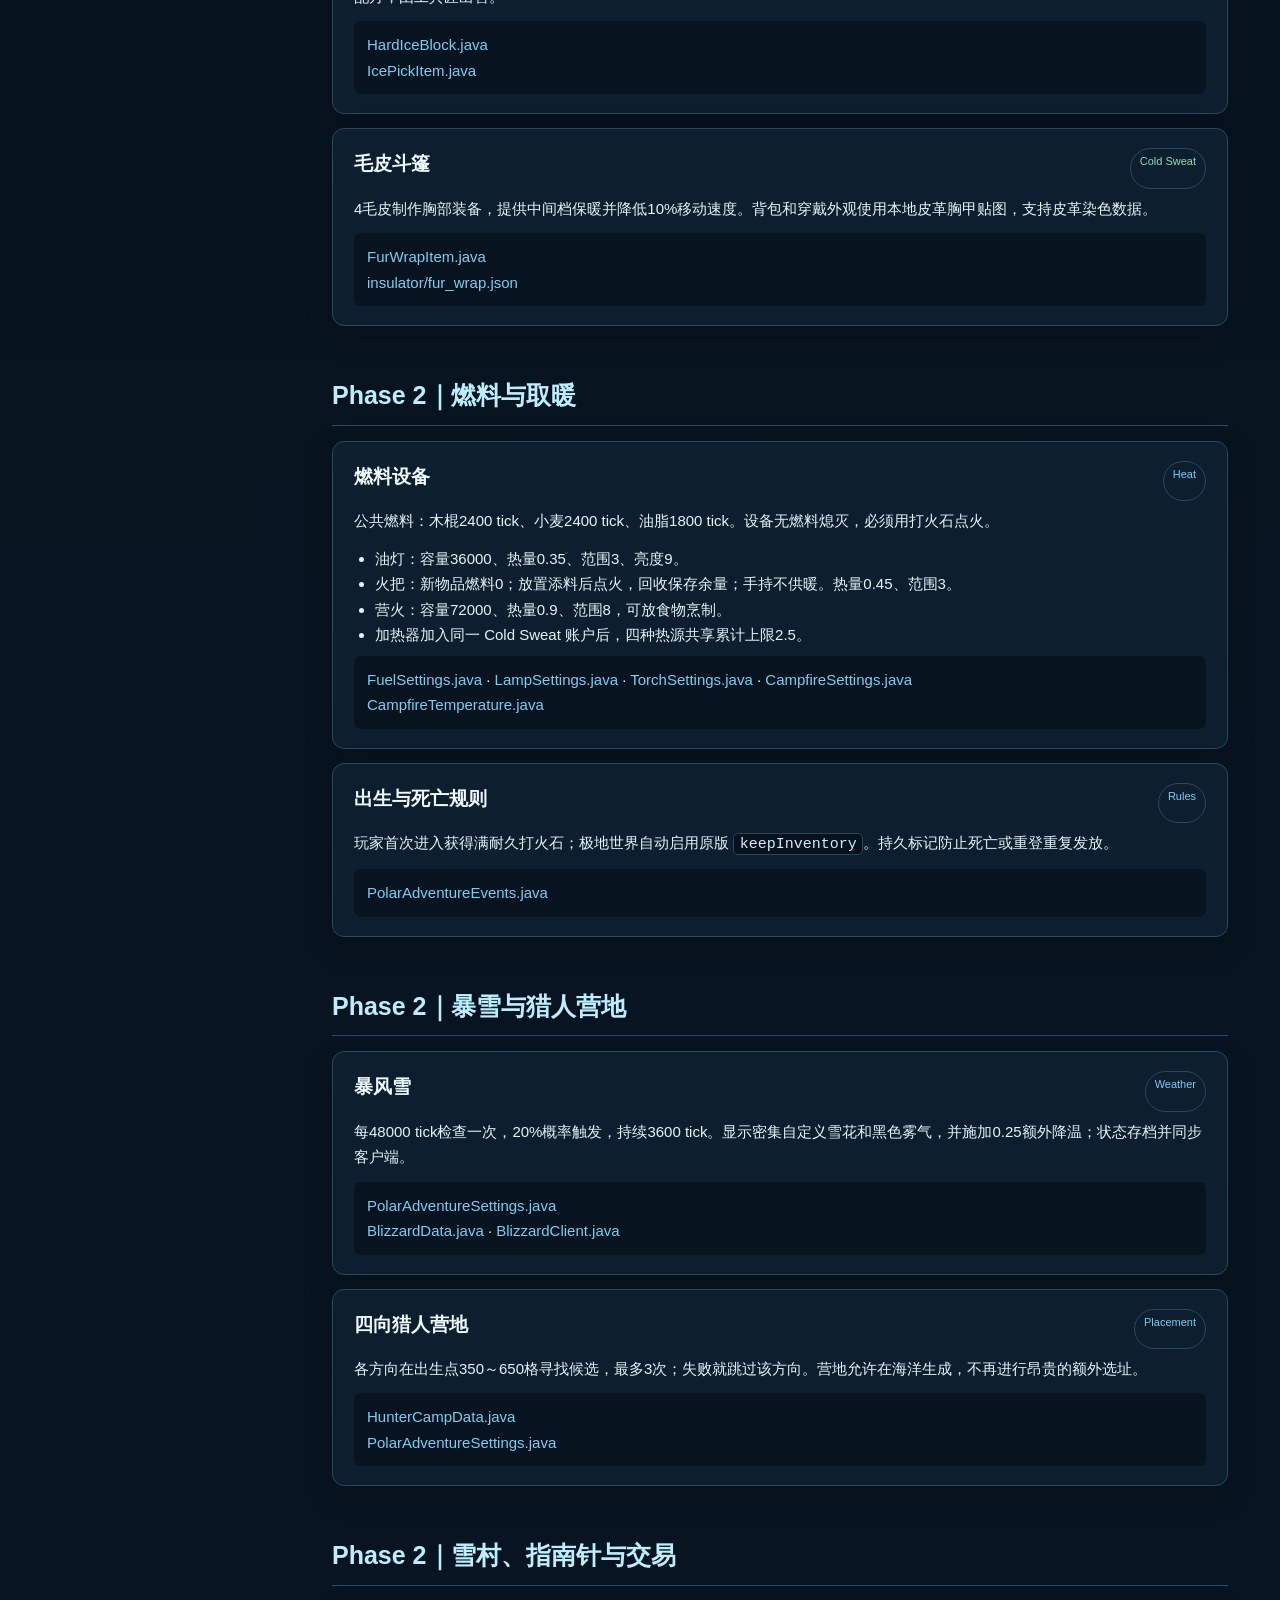
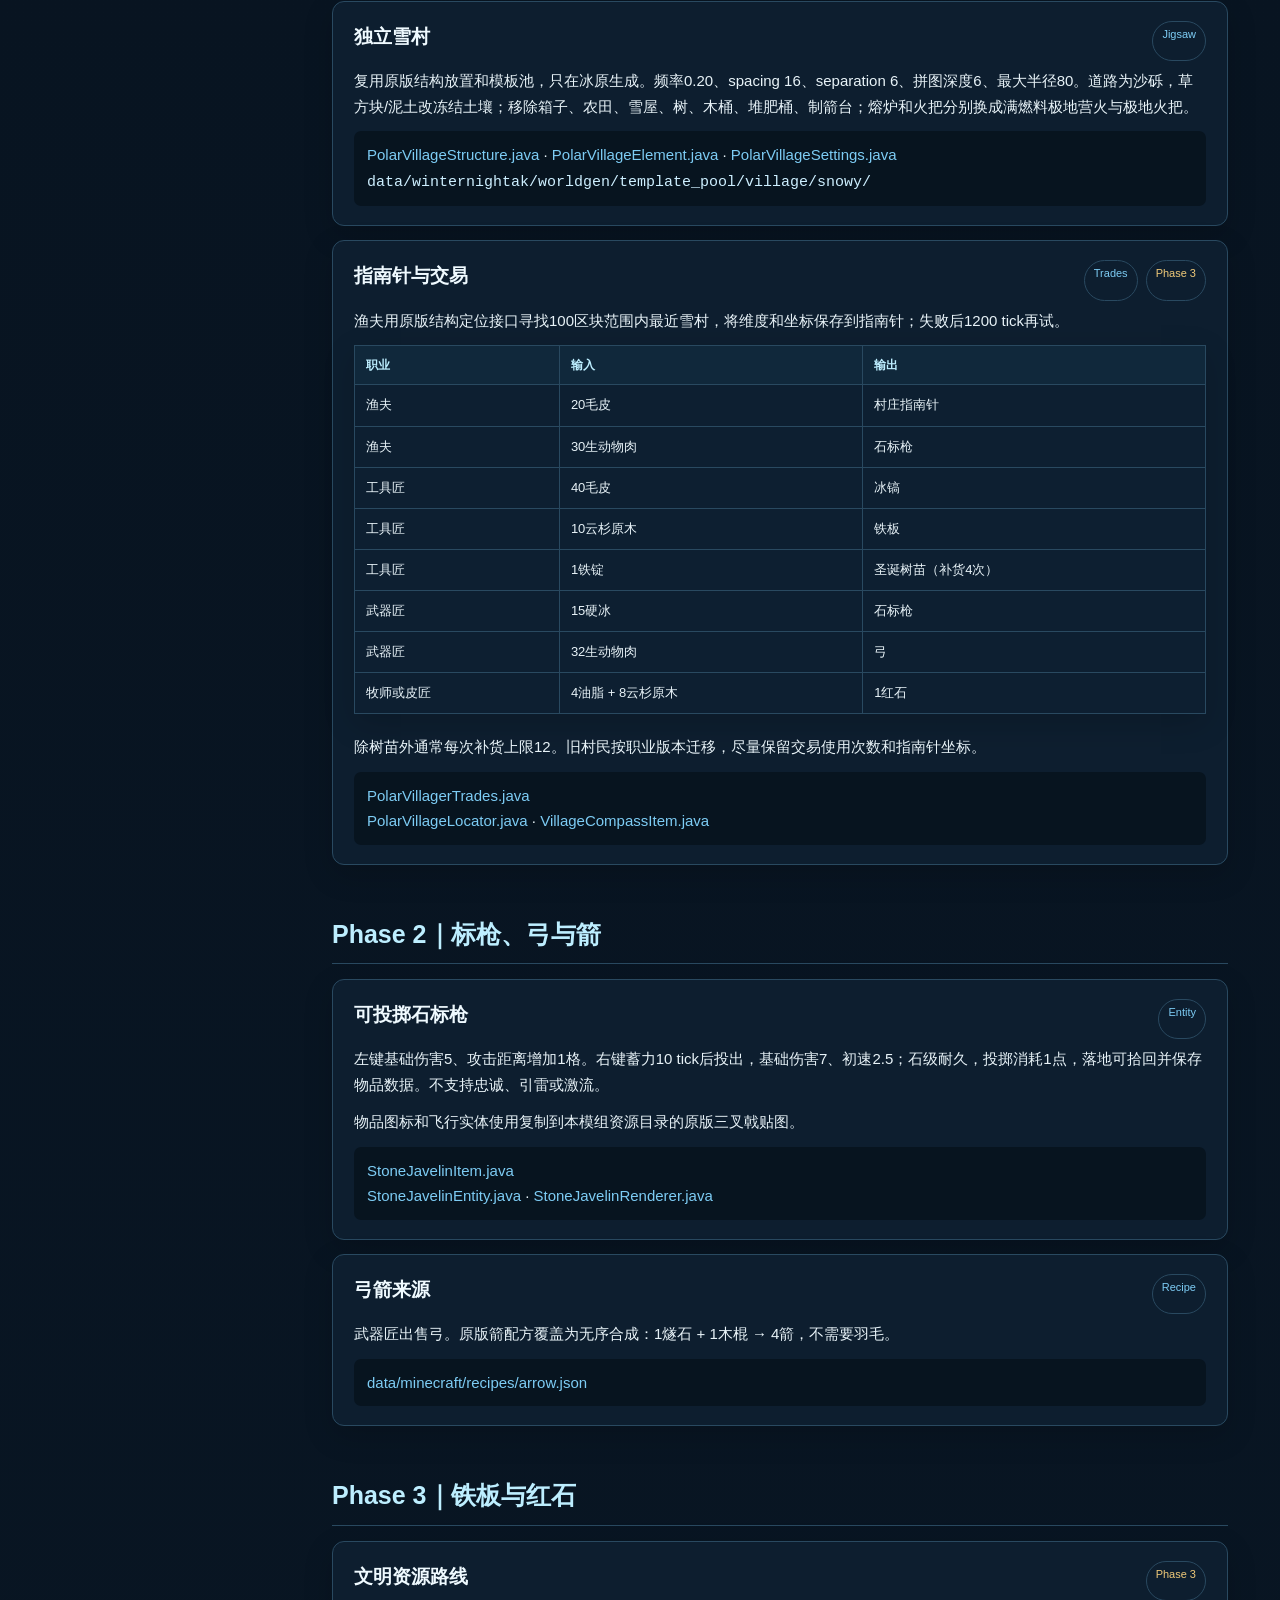
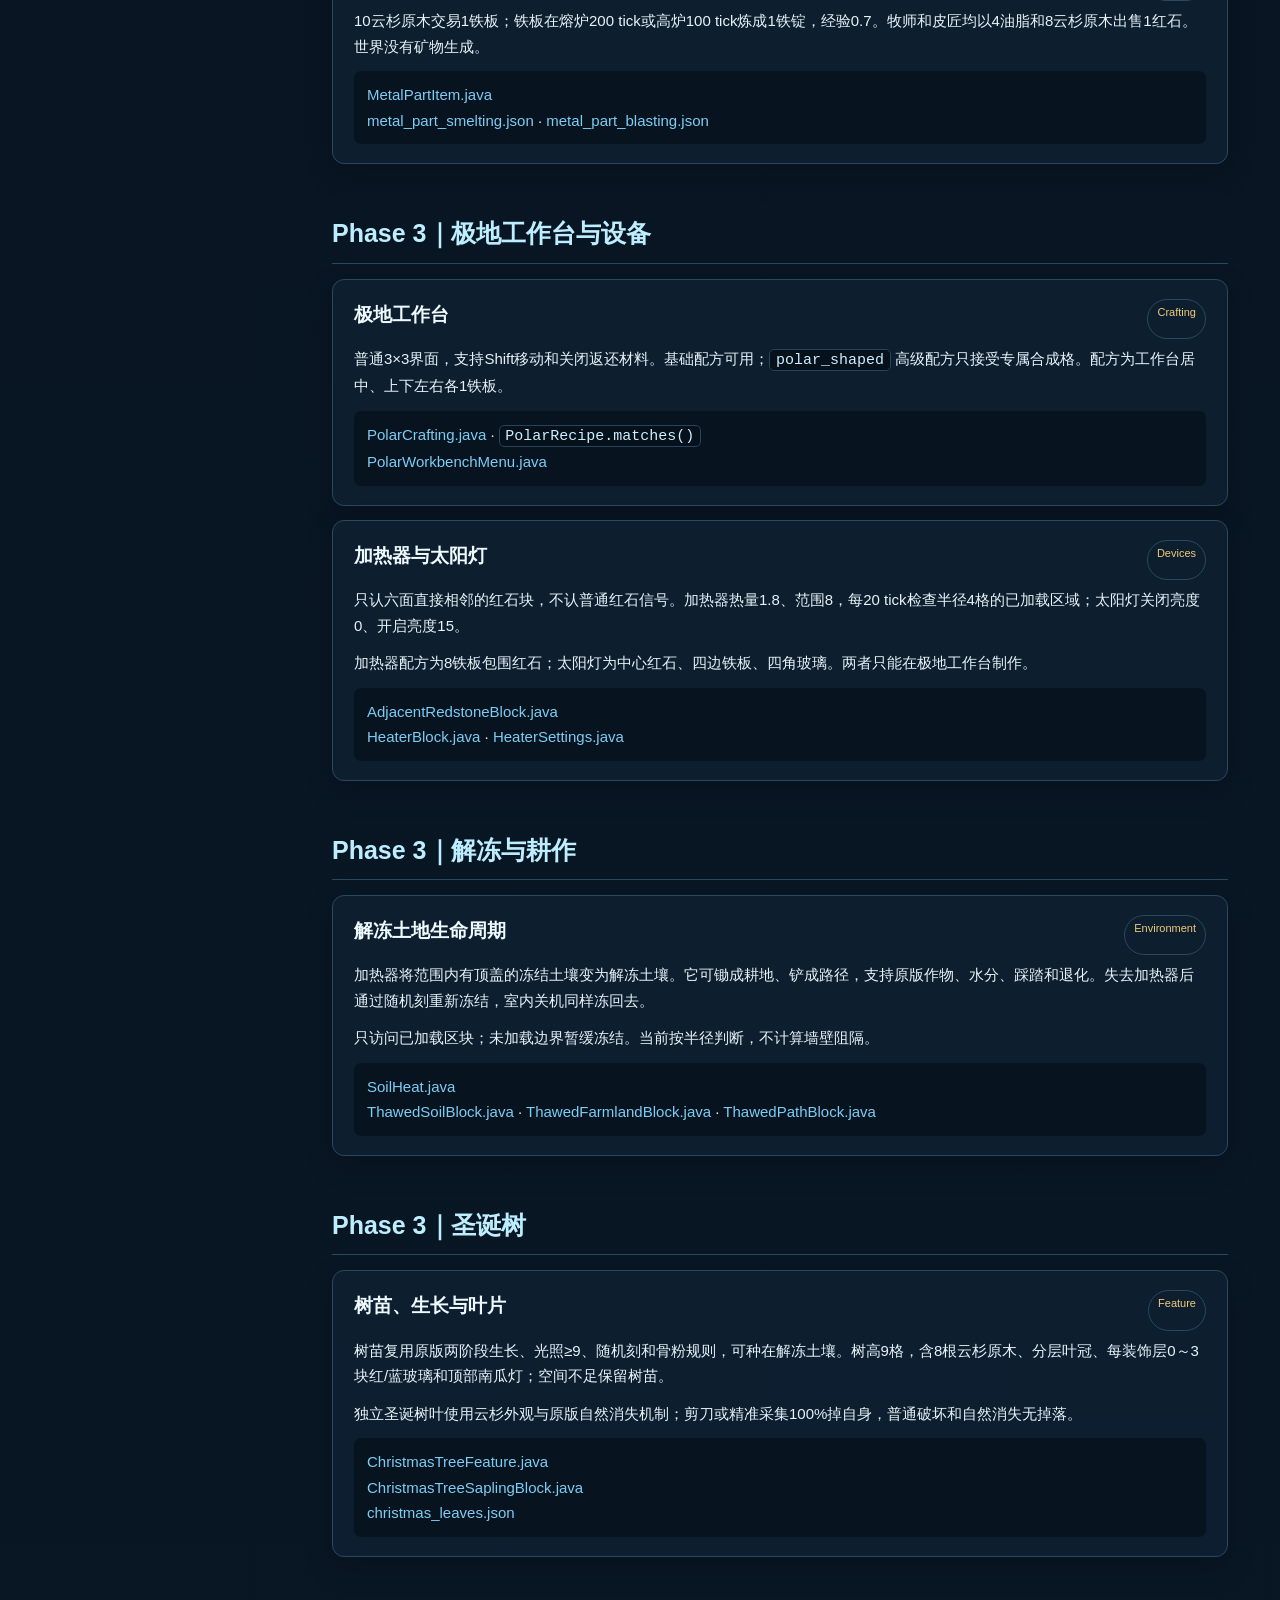
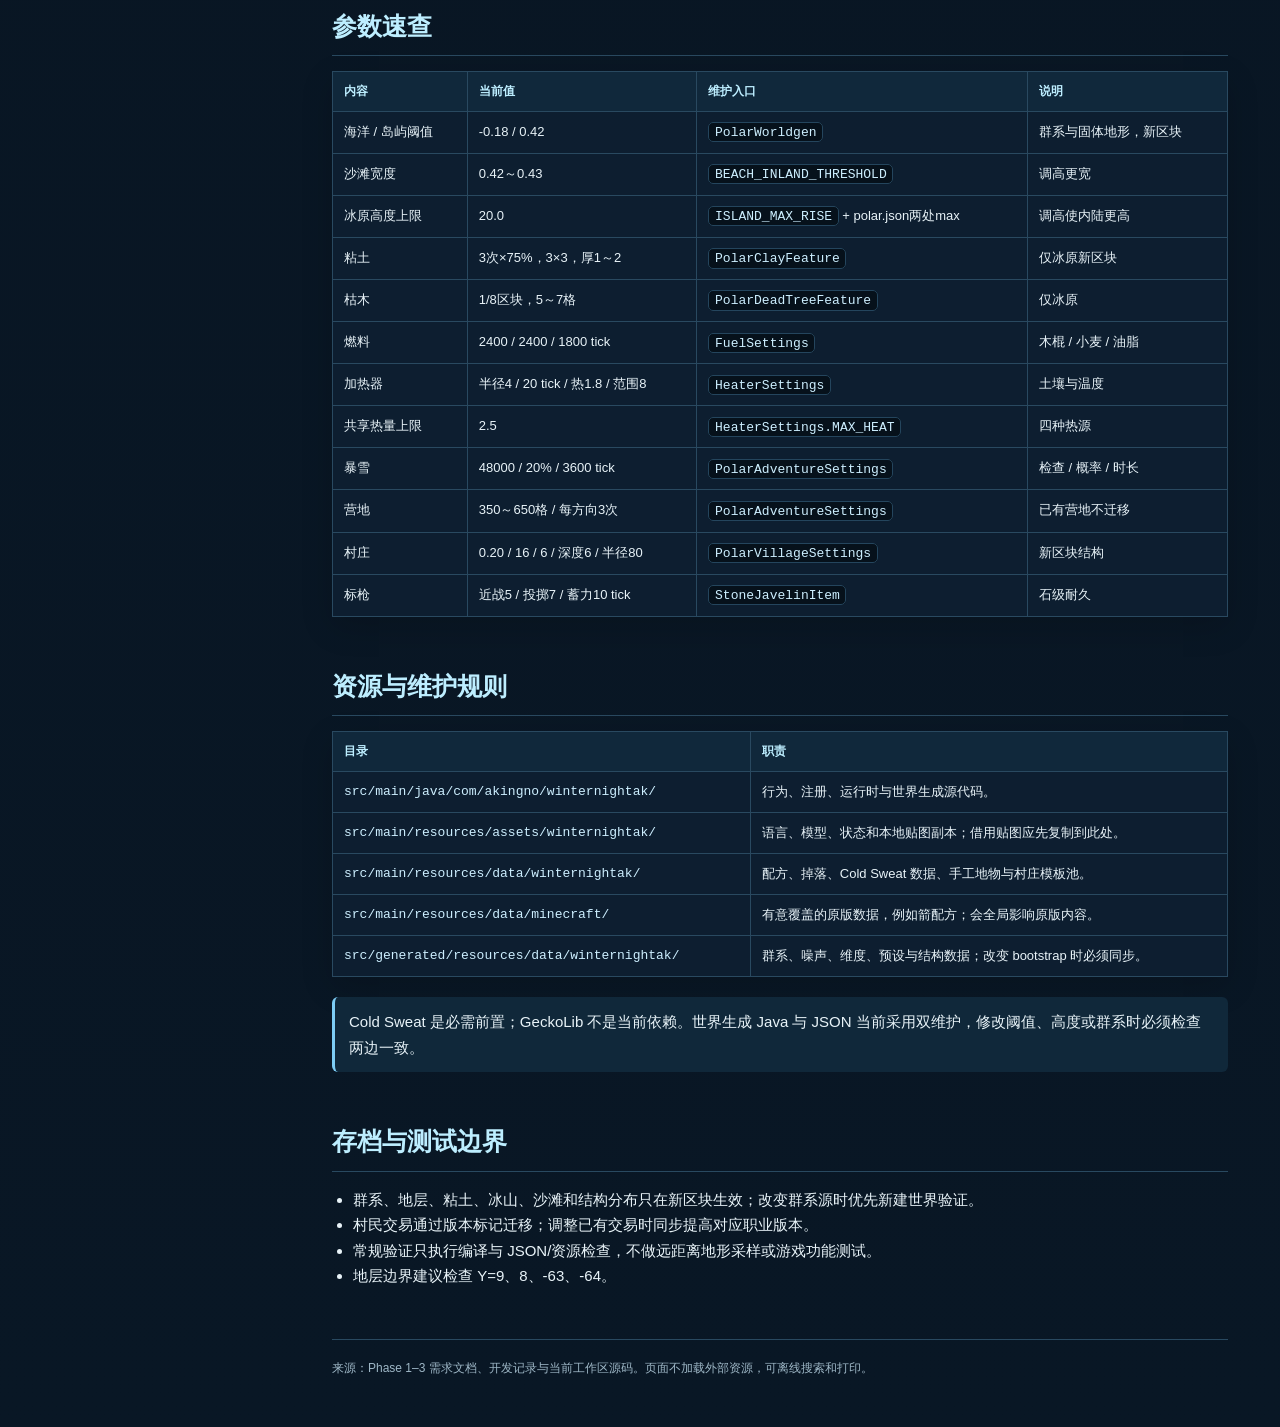
==== commit c54f6a15: "add heater texture, change some loop" ====
--- a/项目功能与代码索引.html
+++ b/项目功能与代码索引.html
@@ -61,7 +61,7 @@
 
 <section id="ecology"><h2>Phase 1｜生态与基础物品</h2>
 <article class="feature" data-searchable><div class="feature-head"><h3>动物与狩猎</h3><div class="badges"><span class="badge p1">Ecology</span></div></div>
-<p>陆地只保留兔、狐狸和狼，海洋只保留鱿鱼、鳕鱼、鲑鱼；兔和狐狸固定雪地外观。主要掉落是生动物肉、油脂和 Cold Sweat 毛皮，不掉皮革。狐狸10%概率叼物，其中肉和毛皮各半。</p>
+<p>陆地只保留兔、狐狸和狼，海洋只保留鱿鱼、鳕鱼、鲑鱼；兔和狐狸固定雪地外观。狼掉落1～2份生动物肉和1～2份油脂，抢夺可增加数量；兔、狐狸及水生动物使用各自狩猎表。兔、狐、狼不掉皮革。狐狸10%概率叼物，其中肉和毛皮各半。</p>
 <div class="files"><a href="src/main/java/com/akingno/winternightak/world/PolarSpawning.java">PolarSpawning.java</a><br><a href="src/main/java/com/akingno/winternightak/loot/HuntingLootModifier.java">HuntingLootModifier.java</a><br><span class="path">data/winternightak/loot_tables/hunting/</span></div></article>
 <article class="feature" data-searchable><div class="feature-head"><h3>硬冰资源链</h3><div class="badges"><span class="badge p1">Resource Chain</span></div></div>
 <p>硬冰使用冰外观、铁块级强度，只能由冰镐有效开采，并掉冰砖；TNT破坏也可掉冰砖。冰半砖可上下合成为硬冰。冰镐无玩家配方，由工具匠出售。</p>
@@ -98,9 +98,9 @@
 <p>渔夫用原版结构定位接口寻找100区块范围内最近雪村，将维度和坐标保存到指南针；失败后1200 tick再试。</p>
 <table><thead><tr><th>职业</th><th>输入</th><th>输出</th></tr></thead><tbody>
 <tr><td>渔夫</td><td>20毛皮</td><td>村庄指南针</td></tr><tr><td>渔夫</td><td>30生动物肉</td><td>石标枪</td></tr>
-<tr><td>工具匠</td><td>40毛皮</td><td>冰镐</td></tr><tr><td>工具匠</td><td>16云杉原木</td><td>铁板</td></tr><tr><td>工具匠</td><td>1铁锭</td><td>圣诞树苗（补货4次）</td></tr>
+<tr><td>工具匠</td><td>40毛皮</td><td>冰镐</td></tr><tr><td>工具匠</td><td>10云杉原木</td><td>铁板</td></tr><tr><td>工具匠</td><td>1铁锭</td><td>圣诞树苗（补货4次）</td></tr>
 <tr><td>武器匠</td><td>15硬冰</td><td>石标枪</td></tr><tr><td>武器匠</td><td>32生动物肉</td><td>弓</td></tr>
-<tr><td>牧师</td><td>4油脂 + 8云杉原木</td><td>1红石</td></tr>
+<tr><td>牧师或皮匠</td><td>4油脂 + 8云杉原木</td><td>1红石</td></tr>
 </tbody></table>
 <p>除树苗外通常每次补货上限12。旧村民按职业版本迁移，尽量保留交易使用次数和指南针坐标。</p>
 <div class="files"><a href="src/main/java/com/akingno/winternightak/world/PolarVillagerTrades.java">PolarVillagerTrades.java</a><br><a href="src/main/java/com/akingno/winternightak/world/PolarVillageLocator.java">PolarVillageLocator.java</a> · <a href="src/main/java/com/akingno/winternightak/item/custom/VillageCompassItem.java">VillageCompassItem.java</a></div></article>
@@ -118,7 +118,7 @@
 
 <section id="materials"><h2>Phase 3｜铁板与红石</h2>
 <article class="feature" data-searchable><div class="feature-head"><h3>文明资源路线</h3><div class="badges"><span class="badge p3">Phase 3</span></div></div>
-<p>16云杉原木交易1铁板；铁板在熔炉200 tick或高炉100 tick炼成1铁锭，经验0.7。牧师以4油脂和8云杉原木出售1红石。世界没有矿物生成。</p>
+<p>10云杉原木交易1铁板；铁板在熔炉200 tick或高炉100 tick炼成1铁锭，经验0.7。牧师和皮匠均以4油脂和8云杉原木出售1红石。世界没有矿物生成。</p>
 <div class="files"><a href="src/main/java/com/akingno/winternightak/item/custom/MetalPartItem.java">MetalPartItem.java</a><br><a href="src/main/resources/data/winternightak/recipes/metal_part_smelting.json">metal_part_smelting.json</a> · <a href="src/main/resources/data/winternightak/recipes/metal_part_blasting.json">metal_part_blasting.json</a></div></article>
 </section>
 
